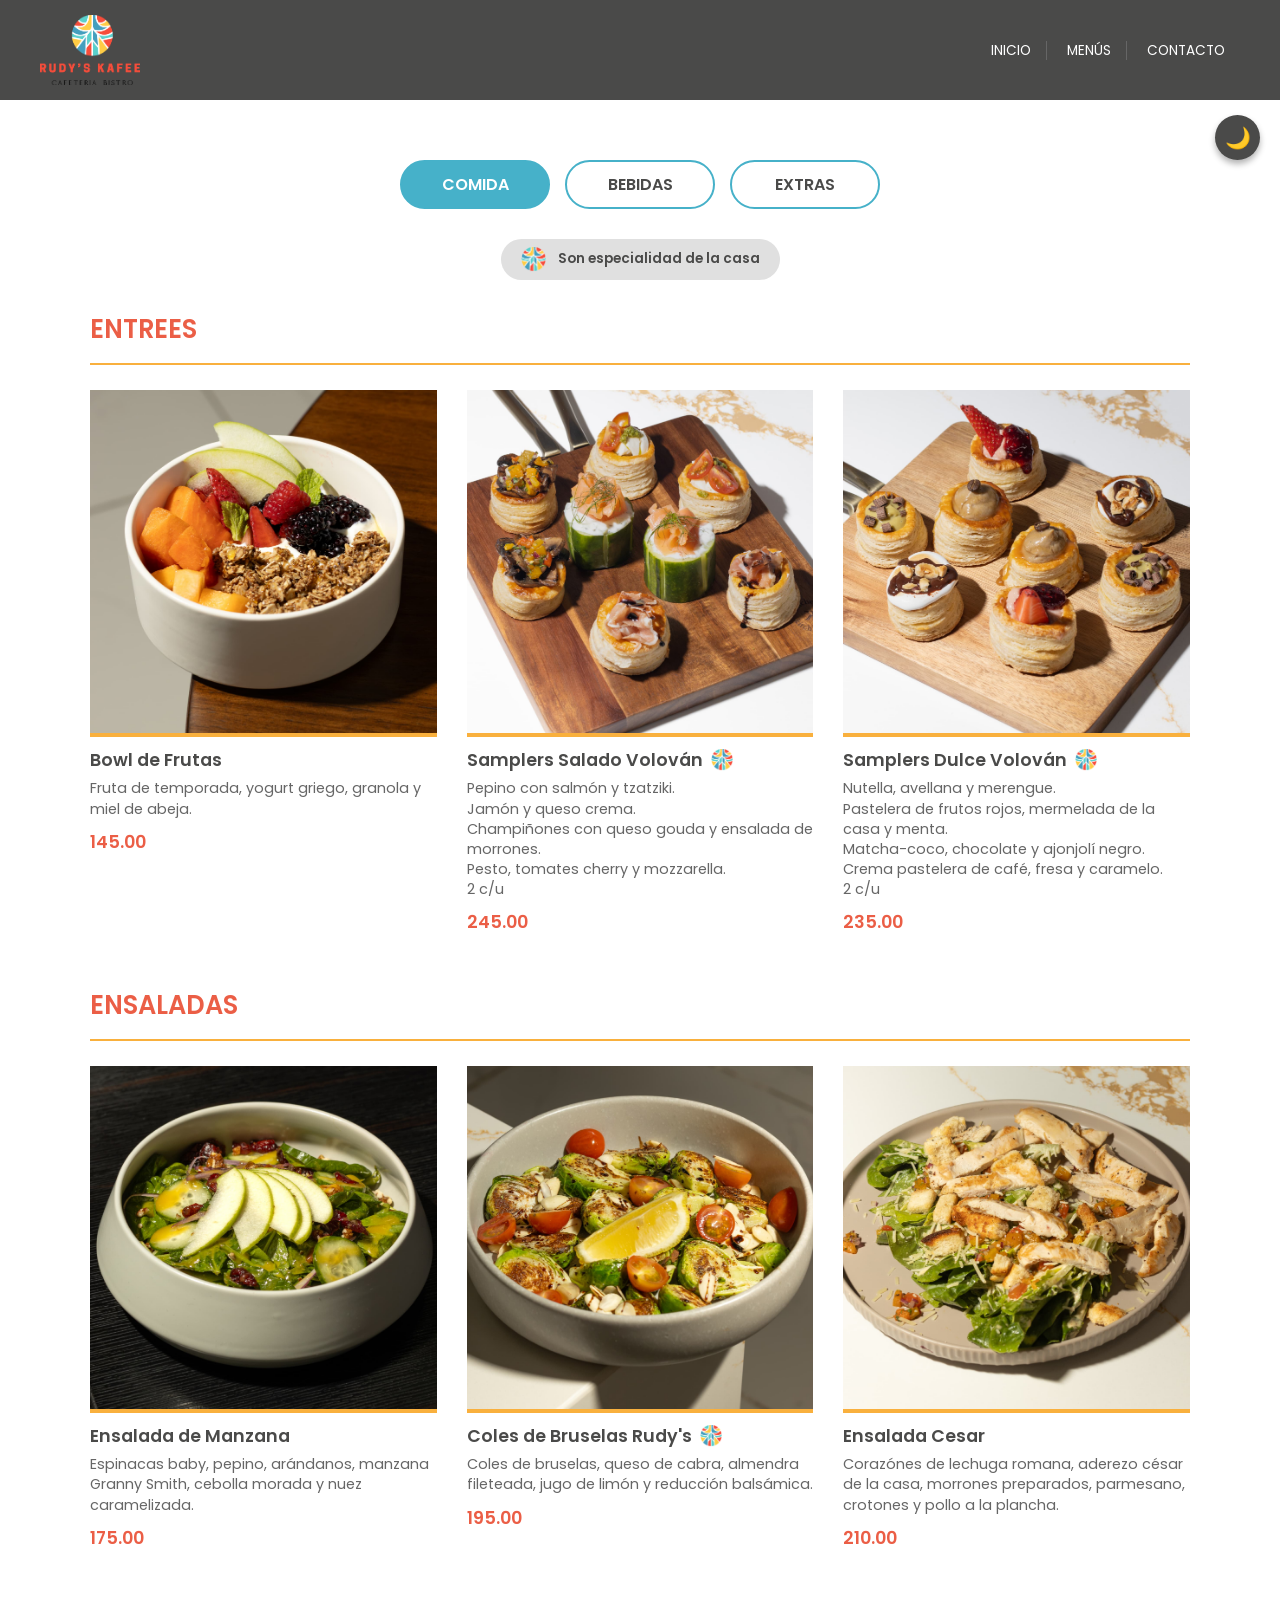
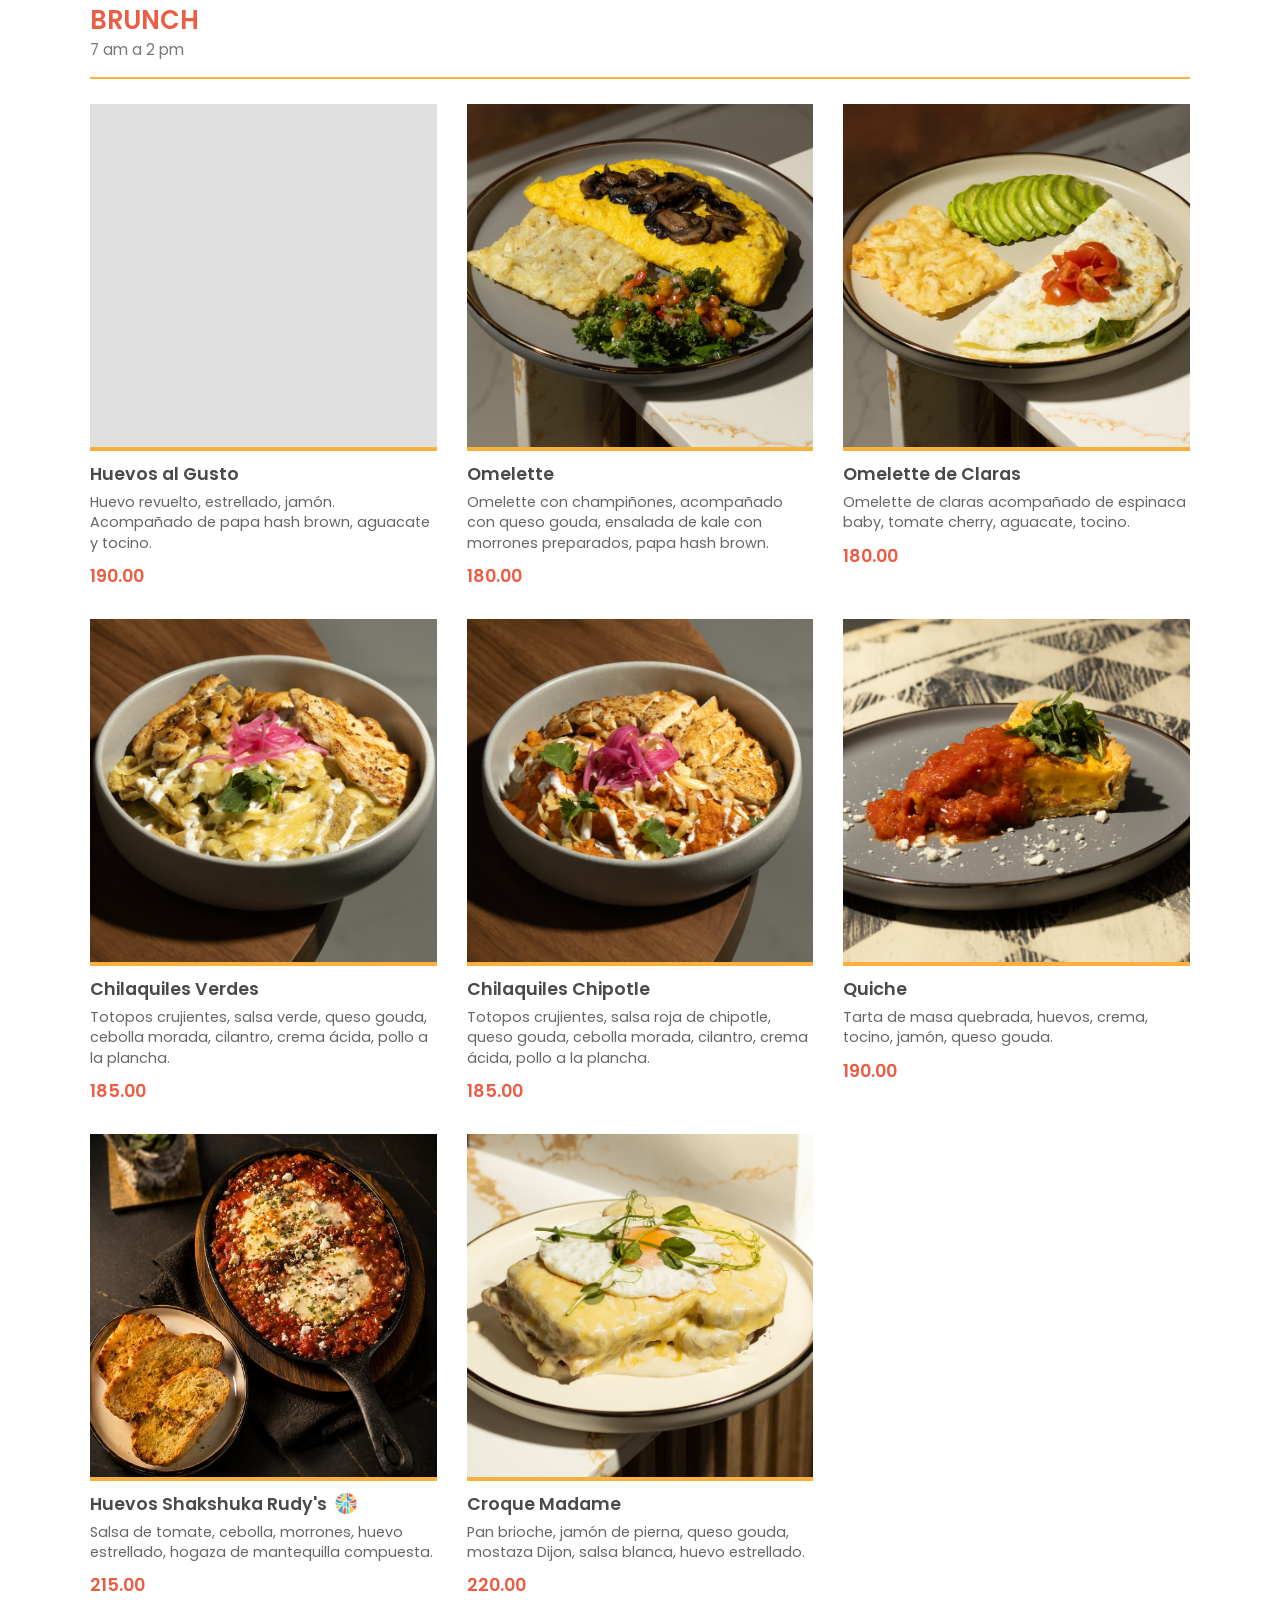
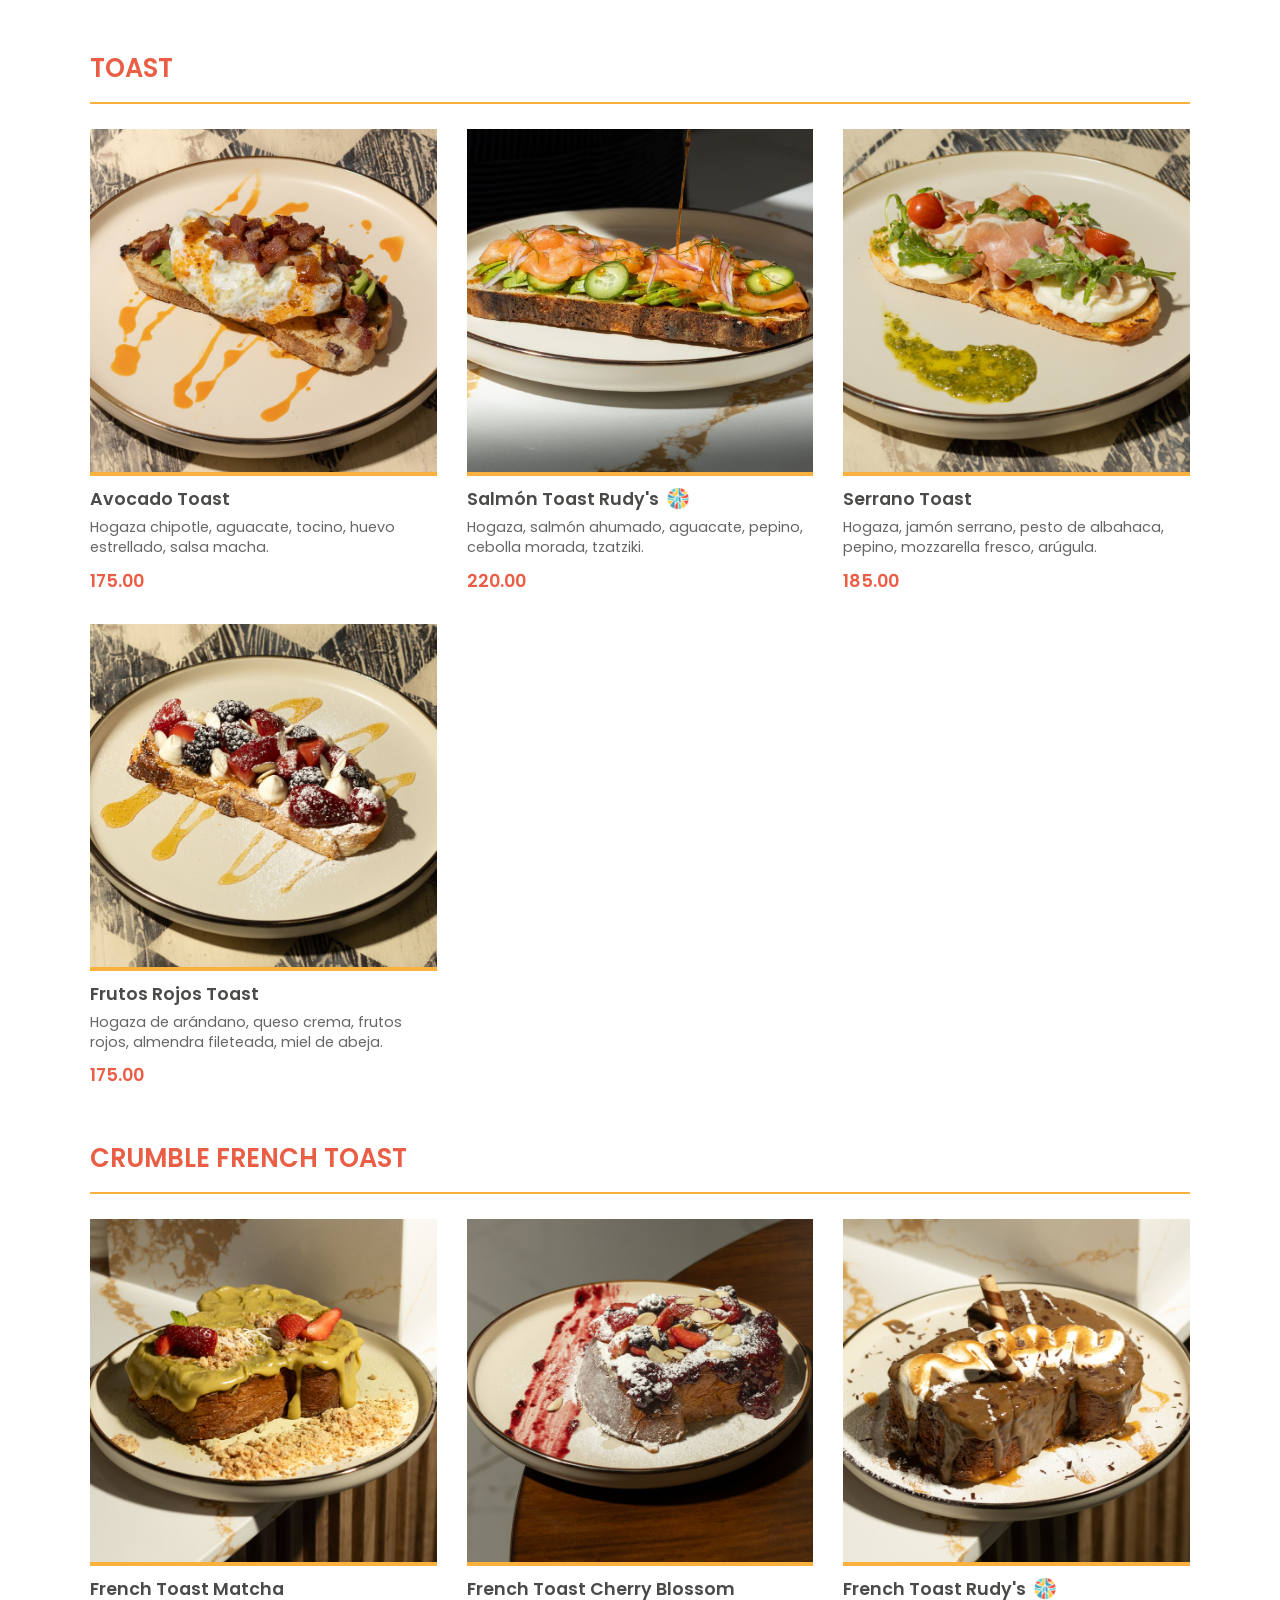
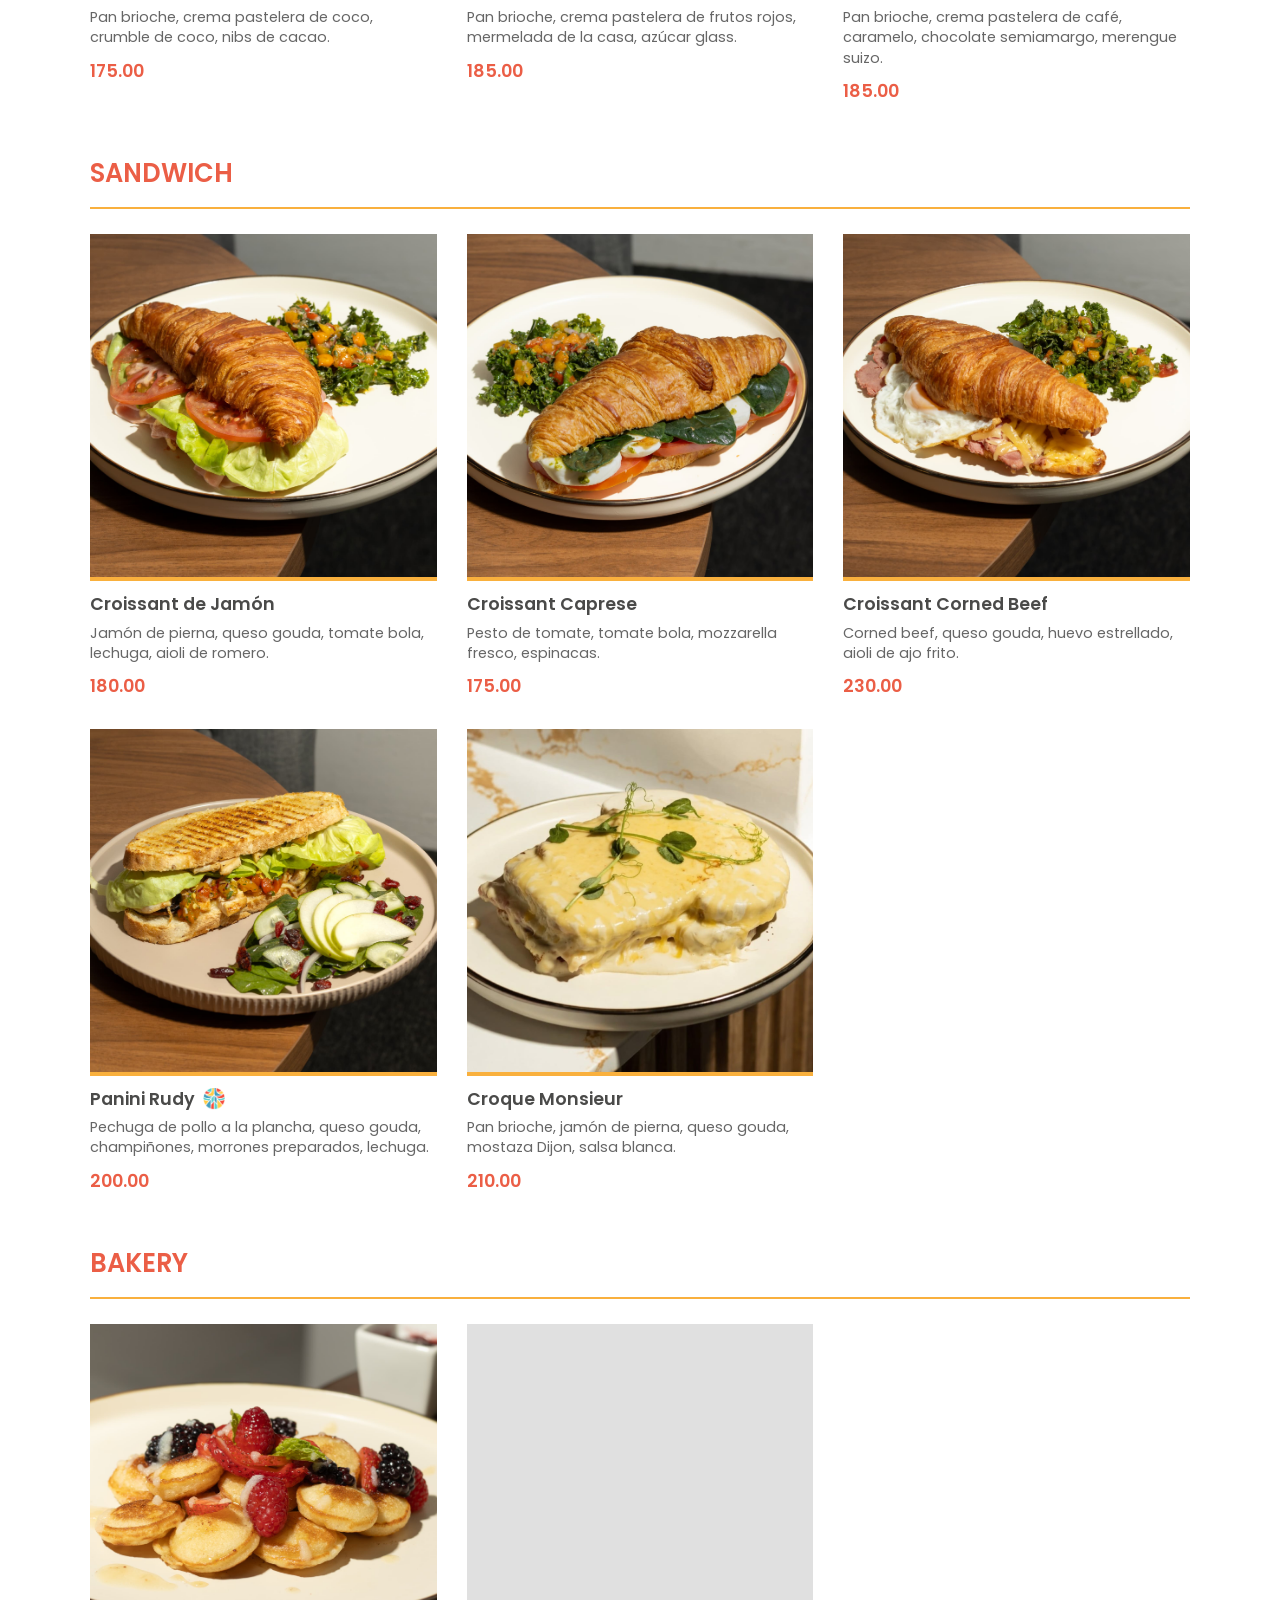
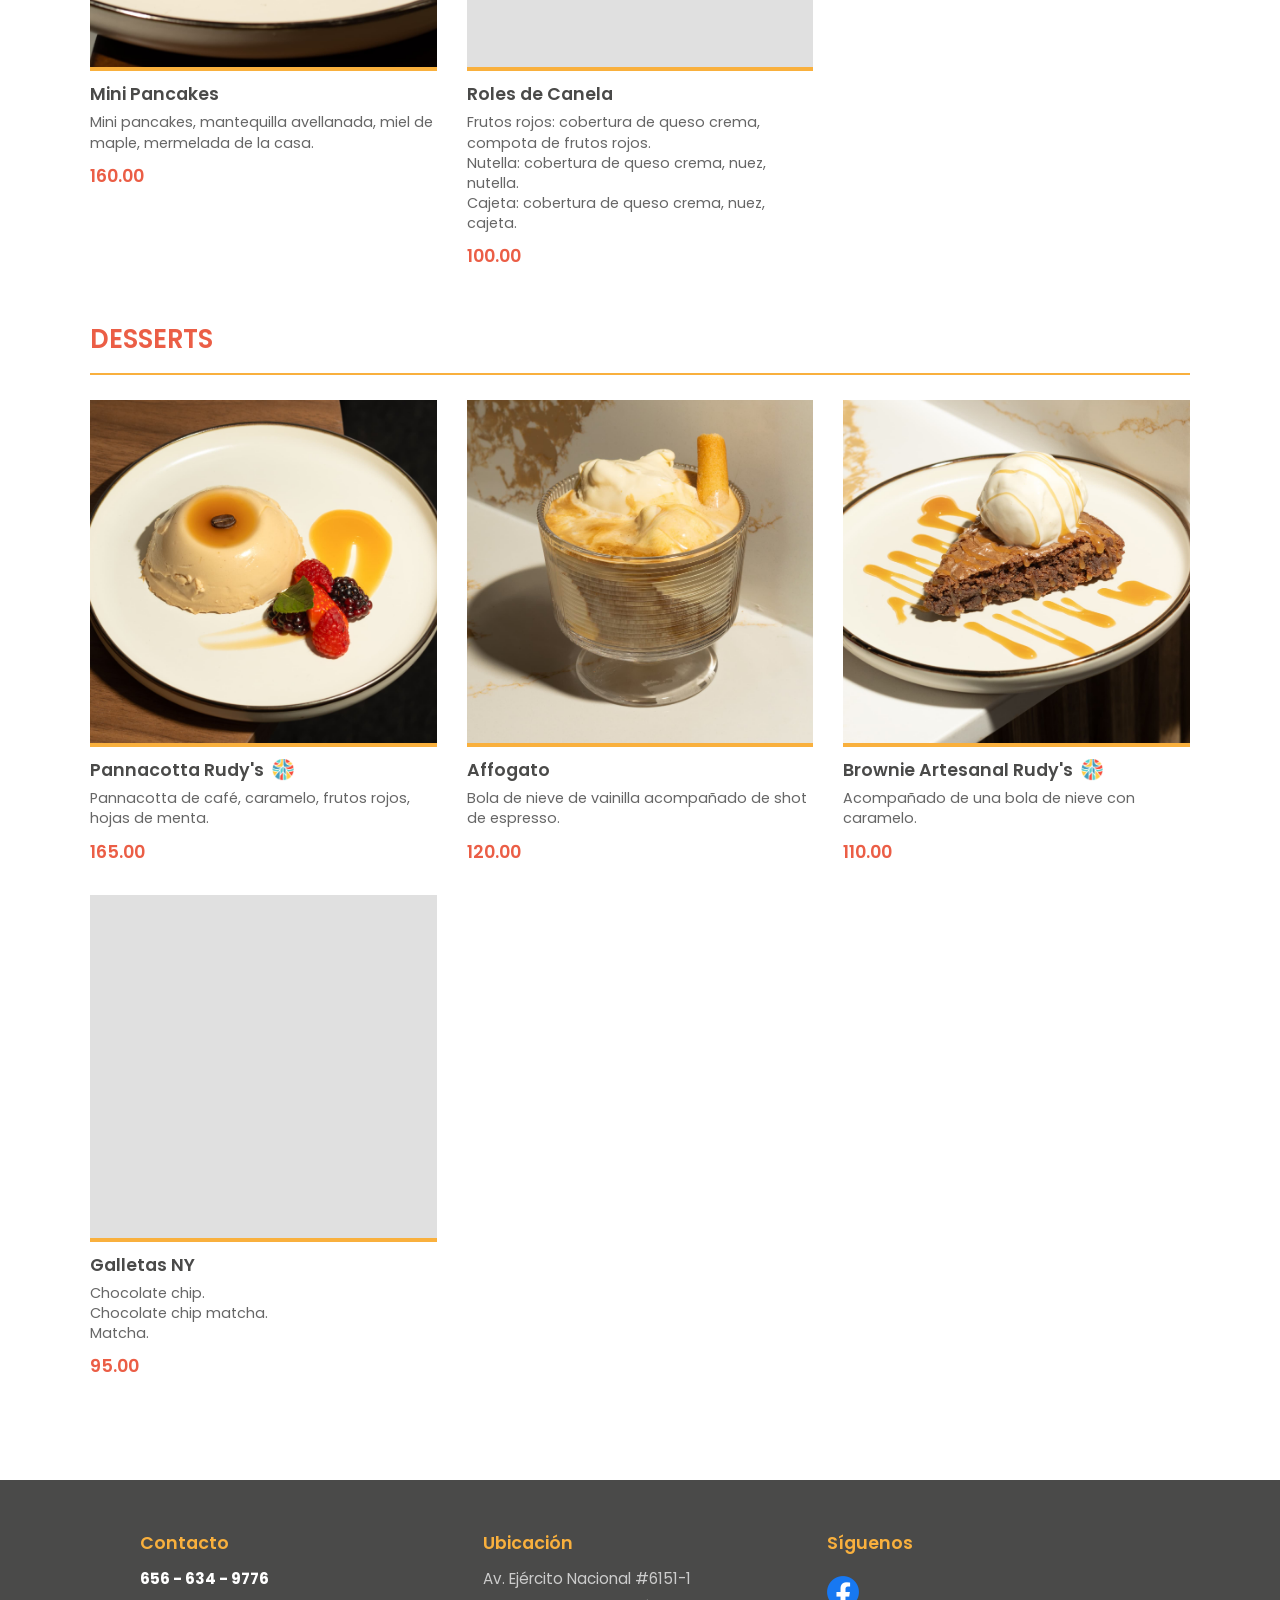
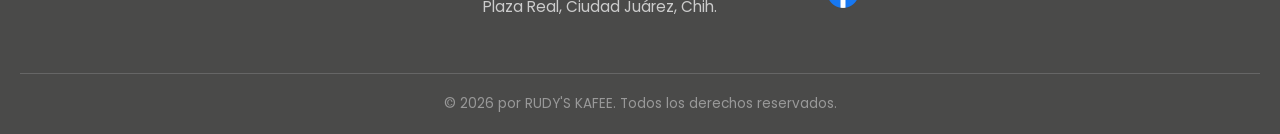
==== index.html @ a7ce0d30 "Add files via upload" ====
<!DOCTYPE html>
<html lang="es">
<head>
    <meta charset="UTF-8">
    <meta name="viewport" content="width=device-width, initial-scale=1.0">
    <title>Rudy's Kafee | Menú Digital</title>
    <link rel="stylesheet" href="style.css?v=13">
    <link href="https://fonts.googleapis.com/css2?family=Poppins:wght@300;400;600;700&display=swap" rel="stylesheet">
</head>
<body>

    <button id="themeToggle" class="theme-toggle" aria-label="Cambiar modo oscuro">🌙</button>

    <header class="header">
        <div class="nav-content">
            <div class="logo-area">
                <img src="LogoPNG.png" alt="Rudy's Kafee" class="logo-imagen">
            </div>

            <button class="menu-toggle" id="menuToggle">
                <span></span>
                <span></span>
                <span></span>
            </button>
            <nav class="main-nav" id="mainNav">
                <ul>
                    <li><a href="index.html">Inicio</a></li>
                    <li><a href="index.html">Menús</a></li>
                    <li><a href="contacto.html">Contacto</a></li>
                </ul>
            </nav>
        </div>
    </header>

    <main class="main-content">
        <div class="content-container">

            <div class="tabs-container">
                <button class="tab-btn active" onclick="openTab(event, 'comida')">COMIDA</button>
                <button class="tab-btn" onclick="openTab(event, 'bebidas')">BEBIDAS</button>
                <button class="tab-btn" onclick="openTab(event, 'extras')">EXTRAS</button>
            </div>
            
            <div id="comida" class="tab-content active">

            <div style="display: flex; align-items: center; justify-content: center; gap: 12px; background-color: var(--color-caja); padding: 8px 20px; border-radius: 25px; max-width: fit-content; margin: 0 auto 30px auto; transition: background-color 0.4s ease;">
                <img src="LogoSinTexto.png" alt="Especialidad Rudy's" style="width: 25px; height: 25px; object-fit: contain;">
                <span style="font-size: 0.85rem; color: var(--color-carbon); font-weight: 600; transition: color 0.4s ease;">
                    Son especialidad de la casa
                </span>
            </div>

            <h2 class="section-title">ENTREES</h2>
            <hr class="divider">
                <div class="menu-grid">
                    <div class="menu-item">
                        <div class="item-image-wrapper"><img src="entrees/BowlFrutas.jpeg" alt="Bowl de Frutas"></div>
                        <div class="item-text-wrapper"><h3 class="item-name">Bowl de Frutas</h3><p class="item-desc">Fruta de temporada, yogurt griego, granola y miel de abeja.</p><span class="item-price">145.00</span></div>
                    </div>
                   <div class="menu-item">
                        <div class="item-image-wrapper"><img src="entrees/Rollitos.jpeg" alt="Samplers Salé Volován"></div> 
                        <div class="item-text-wrapper">
                            <h3 class="item-name" style="display: flex; align-items: center; gap: 8px;">
                                Samplers Salado Volován
                                <img src="LogoSinTexto.png" alt="Especialidad" style="width: 22px; height: 22px; object-fit: contain;" title="Especialidad de la casa">
                            </h3>
                            <p class="item-desc">Pepino con salmón y tzatziki. <br> Jamón y queso crema. <br> Champiñones con queso gouda y ensalada de morrones. <br> Pesto, tomates cherry y mozzarella. <br> 2 c/u </p>
                            <span class="item-price">245.00</span>
                        </div>
                    </div>
                    
                    <div class="menu-item">
                        <div class="item-image-wrapper"><img src="entrees/RollitoDulce.jpeg" alt="Samplers Sucré Volován"></div>
                        <div class="item-text-wrapper">
                            <h3 class="item-name" style="display: flex; align-items: center; gap: 8px;">
                                Samplers Dulce Volován
                                <img src="LogoSinTexto.png" alt="Especialidad" style="width: 22px; height: 22px; object-fit: contain;" title="Especialidad de la casa">
                            </h3>
                            <p class="item-desc">Nutella, avellana y merengue. <br> Pastelera de frutos rojos, mermelada de la casa y menta. <br> Matcha-coco, chocolate y ajonjolí negro. <br> Crema pastelera de café, fresa y caramelo.<br> 2 c/u </p>
                            <span class="item-price">235.00</span>
                        </div>
                    </div>
                </div>
                
                <div class="category-spacing"></div>

                <h2 class="section-title">ENSALADAS</h2>
                <hr class="divider">
                <div class="menu-grid">
                    <div class="menu-item">
                        <div class="item-image-wrapper"><img src="ensaladas/EnsaladaManzana.jpeg" alt="Ensalada de Manzana"></div>
                        <div class="item-text-wrapper"><h3 class="item-name">Ensalada de Manzana</h3><p class="item-desc">Espinacas baby, pepino, arándanos, manzana Granny Smith, cebolla morada y nuez caramelizada.</p><span class="item-price">175.00</span></div>
                    </div>
                    <div class="menu-item">
                        <div class="item-image-wrapper"><img src="ensaladas/EnsaladaCol.jpeg" alt="Choux de Bruxelles"></div>
                        <div class="item-text-wrapper">
                            <h3 class="item-name" style="display: flex; align-items: center; gap: 8px;">
                                Coles de Bruselas Rudy's
                                <img src="LogoSinTexto.png" alt="Especialidad" style="width: 22px; height: 22px; object-fit: contain;" title="Especialidad de la casa">
                            </h3>
                            <p class="item-desc">Coles de bruselas, queso de cabra, almendra fileteada, jugo de limón y reducción balsámica.</p>
                            <span class="item-price">195.00</span>
                        </div>
                    </div>
                    <div class="menu-item">
                        <div class="item-image-wrapper"><img src="ensaladas/EnsaladaPollo.jpeg" alt="Ensalada Cesar"></div>
                        <div class="item-text-wrapper"><h3 class="item-name">Ensalada Cesar</h3><p class="item-desc">Corazónes de lechuga romana, aderezo césar de la casa, morrones preparados, parmesano, crotones y pollo a la plancha.</p><span class="item-price">210.00</span></div>
                    </div>
                </div>
                
                <div class="category-spacing"></div>

                <h2 class="section-title">BRUNCH</h2>
                <p style="color: #777; font-size: 0.95rem; margin-top: -5px; margin-bottom: 10px;">7 am a 2 pm</p>
                <hr class="divider">
                <div class="menu-grid">
                    <div class="menu-item">
                        <div class="item-image-wrapper">
                            <div class="mini-carrusel">
                                <img src="huevos/EstrelladoTocino.jpeg" alt="Eggs Le Gout" class="slide-0">
                                <img src="huevos/PapaRalladaTocino.jpeg" alt="Eggs Le Gout" class="slide-1">
                                <img src="huevos/RevueltoConTocino.jpeg" alt="Eggs Le Gout" class="slide-2">
                            </div>
                        </div>
                        <div class="item-text-wrapper"><h3 class="item-name">Huevos al Gusto</h3><p class="item-desc">Huevo revuelto, estrellado, jamón. <br> Acompañado de papa hash brown, aguacate y tocino.</p><span class="item-price">190.00</span></div>
                    </div>
                    <div class="menu-item">
                        <div class="item-image-wrapper"><img src="brunch/OmeletteChampinon.jpeg" alt="Omelette"></div>
                        <div class="item-text-wrapper"><h3 class="item-name">Omelette</h3><p class="item-desc">Omelette con champiñones, acompañado con queso gouda, ensalada de kale con morrones preparados, papa hash brown.</p><span class="item-price">180.00</span></div>
                    </div>
                    <div class="menu-item">
                        <div class="item-image-wrapper"><img src="brunch/OmeletteClaras.jpeg" alt="Omelette Claras"></div>
                        <div class="item-text-wrapper"><h3 class="item-name">Omelette de Claras</h3><p class="item-desc">Omelette de claras acompañado de espinaca baby, tomate cherry, aguacate, tocino.</p><span class="item-price">180.00</span></div>
                    </div>
                    <div class="menu-item">
                        <div class="item-image-wrapper"><img src="brunch/ChilaquilesPollo.jpeg" alt="Chilaquiles Verts"></div>
                        <div class="item-text-wrapper"><h3 class="item-name">Chilaquiles Verdes</h3><p class="item-desc">Totopos crujientes, salsa verde, queso gouda, cebolla morada, cilantro, crema ácida, pollo a la plancha.</p><span class="item-price">185.00</span></div>
                    </div>
                    <div class="menu-item">
                        <div class="item-image-wrapper"><img src="brunch/ChilaquilesPolloRojos.jpeg" alt="Chilaquiles Rouges"></div>
                        <div class="item-text-wrapper"><h3 class="item-name">Chilaquiles Chipotle</h3><p class="item-desc">Totopos crujientes, salsa roja de chipotle, queso gouda, cebolla morada, cilantro, crema ácida, pollo a la plancha.</p><span class="item-price">185.00</span></div>
                    </div>
                    <div class="menu-item">
                        <div class="item-image-wrapper"><img src="brunch/Quiche.jpg" alt="Quiche"></div>
                        <div class="item-text-wrapper"><h3 class="item-name">Quiche</h3><p class="item-desc">Tarta de masa quebrada, huevos, crema, tocino, jamón, queso gouda.</p><span class="item-price">190.00</span></div>
                    </div>
                    <div class="menu-item">
                        <div class="item-image-wrapper"><img src="brunch/HuevosShak.jpeg" alt="Huevos Rudys"></div>
                        <div class="item-text-wrapper"><h3 class="item-name" style="display: flex; align-items: center; gap: 8px;">Huevos Shakshuka Rudy's <img src="LogoSinTexto.png" alt="Especialidad" style="width: 22px; height: 22px; object-fit: contain;" title="Especialidad de la casa"></h3><p class="item-desc">Salsa de tomate, cebolla, morrones, huevo estrellado, hogaza de mantequilla compuesta.</p><span class="item-price">215.00</span></div>
                    </div>
                    <div class="menu-item">
                        <div class="item-image-wrapper"><img src="brunch/PanHuevo.jpeg" alt="Croque Madame"></div>
                        <div class="item-text-wrapper"><h3 class="item-name">Croque Madame</h3><p class="item-desc">Pan brioche, jamón de pierna, queso gouda, mostaza Dijon, salsa blanca, huevo estrellado.</p><span class="item-price">220.00</span></div>
                    </div>
                    
                </div>
                
                <div class="category-spacing"></div>

                <h2 class="section-title">TOAST</h2>
                <hr class="divider">
                <div class="menu-grid">
                    <div class="menu-item">
                        <div class="item-image-wrapper"><img src="toast/ToastHuevo.jpeg" alt="Avocat Toast"></div>
                        <div class="item-text-wrapper"><h3 class="item-name">Avocado Toast</h3><p class="item-desc">Hogaza chipotle, aguacate, tocino, huevo estrellado, salsa macha.</p><span class="item-price">175.00</span></div>
                    </div>
                    <div class="menu-item">
                        <div class="item-image-wrapper"><img src="toast/SaumonToast.jpg" alt="Saumon Toast"></div>
                        <div class="item-text-wrapper"><h3 class="item-name" style="display: flex; align-items: center; gap: 8px;">Salmón Toast Rudy's <img src="LogoSinTexto.png" alt="Especialidad" style="width: 22px; height: 22px; object-fit: contain;" title="Especialidad de la casa"></h3><p class="item-desc">Hogaza, salmón ahumado, aguacate, pepino, cebolla morada, tzatziki.</p><span class="item-price">220.00</span></div>
                    </div>
                    <div class="menu-item">
                        <div class="item-image-wrapper"><img src="toast/ToastSerrano.jpeg" alt="Serrano Toast"></div>
                        <div class="item-text-wrapper"><h3 class="item-name">Serrano Toast</h3><p class="item-desc">Hogaza, jamón serrano, pesto de albahaca, pepino, mozzarella fresco, arúgula.</p><span class="item-price">185.00</span></div>
                    </div>
                    <div class="menu-item">
                        <div class="item-image-wrapper"><img src="french/ToastRojos.jpeg" alt="Fruits Rouges Toast"></div>
                        <div class="item-text-wrapper"><h3 class="item-name">Frutos Rojos Toast</h3><p class="item-desc">Hogaza de arándano, queso crema, frutos rojos, almendra fileteada, miel de abeja.</p><span class="item-price">175.00</span></div>
                    </div>
                </div>
                
                <div class="category-spacing"></div>

                <h2 class="section-title">CRUMBLE FRENCH TOAST</h2>
                <hr class="divider">
                <div class="menu-grid">
                    <div class="menu-item">
                        <div class="item-image-wrapper"><img src="french/FrenchMatcha.jpeg" alt="French Toast Matcha"></div>
                        <div class="item-text-wrapper"><h3 class="item-name">French Toast Matcha</h3><p class="item-desc">Pan brioche, crema pastelera de coco, crumble de coco, nibs de cacao.</p><span class="item-price">175.00</span></div>
                    </div>
                    <div class="menu-item">
                        <div class="item-image-wrapper"><img src="french/FrenchCherry.jpeg" alt="French Toast Cherry Blossom"></div>
                        <div class="item-text-wrapper"><h3 class="item-name">French Toast Cherry Blossom</h3><p class="item-desc">Pan brioche, crema pastelera de frutos rojos, mermelada de la casa, azúcar glass.</p><span class="item-price">185.00</span></div>
                    </div>
                    <div class="menu-item">
                        <div class="item-image-wrapper"><img src="french/FrenchRudys.jpeg" alt="French Toast Rudy's"></div>
                        <div class="item-text-wrapper"><h3 class="item-name" style="display: flex; align-items: center; gap: 8px;">French Toast Rudy's <img src="LogoSinTexto.png" alt="Especialidad" style="width: 22px; height: 22px; object-fit: contain;" title="Especialidad de la casa"></h3><p class="item-desc">Pan brioche, crema pastelera de café, caramelo, chocolate semiamargo, merengue suizo.</p><span class="item-price">185.00</span></div>
                    </div>
                </div>
                
                <div class="category-spacing"></div>

                <h2 class="section-title">SANDWICH</h2>
                <hr class="divider">
                <div class="menu-grid">
                    <div class="menu-item">
                        <div class="item-image-wrapper"><img src="sandwich/CuernitoJamon.jpeg" alt="Croissant de Jamon"></div>
                        <div class="item-text-wrapper"><h3 class="item-name">Croissant de Jamón</h3><p class="item-desc">Jamón de pierna, queso gouda, tomate bola, lechuga, aioli de romero.</p><span class="item-price">180.00</span></div>
                    </div>
                    <div class="menu-item">
                        <div class="item-image-wrapper"><img src="sandwich/CuernitoEspinaca.jpeg" alt="Croissant Campresse"></div>
                        <div class="item-text-wrapper"><h3 class="item-name">Croissant Caprese</h3><p class="item-desc">Pesto de tomate, tomate bola, mozzarella fresco, espinacas.</p><span class="item-price">175.00</span></div>
                    </div>
                    <div class="menu-item">
                        <div class="item-image-wrapper"><img src="sandwich/CuernitoHuevoEstrellado.jpeg" alt="Croissant Corned Beef"></div>
                        <div class="item-text-wrapper"><h3 class="item-name">Croissant Corned Beef</h3><p class="item-desc">Corned beef, queso gouda, huevo estrellado, aioli de ajo frito.</p><span class="item-price">230.00</span></div>
                    </div>
                    <div class="menu-item">
                        <div class="item-image-wrapper"><img src="sandwich/SandwichPollo.jpeg" alt="Panini Rudy"></div>
                        <div class="item-text-wrapper"><h3 class="item-name" style="display: flex; align-items: center; gap: 8px;">Panini Rudy <img src="LogoSinTexto.png" alt="Especialidad" style="width: 22px; height: 22px; object-fit: contain;" title="Especialidad de la casa"></h3><p class="item-desc">Pechuga de pollo a la plancha, queso gouda, champiñones, morrones preparados, lechuga.</p><span class="item-price">200.00</span></div>
                    </div>
                     <div class="menu-item">
                        <div class="item-image-wrapper"><img src="sandwich/CroqueMonsieur.jpeg" alt="Croque Monsieur"></div>
                        <div class="item-text-wrapper"><h3 class="item-name">Croque Monsieur</h3><p class="item-desc">Pan brioche, jamón de pierna, queso gouda, mostaza Dijon, salsa blanca.</p><span class="item-price">210.00</span></div>
                    </div>
                </div>
                
                <div class="category-spacing"></div>

                <h2 class="section-title">BAKERY</h2>
                <hr class="divider">
                <div class="menu-grid">
                    <div class="menu-item">
                        <div class="item-image-wrapper"><img src="pan/MiniPancakes.jpeg" alt="Pancakes Rudy's"></div>
                        <div class="item-text-wrapper"><h3 class="item-name">Mini Pancakes</h3><p class="item-desc">Mini pancakes, mantequilla avellanada, miel de maple, mermelada de la casa.</p><span class="item-price">160.00</span></div>
                    </div>
                    <div class="menu-item">
                        <div class="item-image-wrapper">
                            <div class="mini-carrusel">
                                <img src="roles/RolCajeta.jpeg" alt="Roles de Canela" class="slide-0">
                                <img src="roles/RolRojos.jpeg" alt="Roles de Canela" class="slide-1">
                                <img src="roles/RolNutella.jpeg" alt="Roles de Canela" class="slide-2">
                            </div>
                        </div>
                        <div class="item-text-wrapper"><h3 class="item-name">Roles de Canela</h3><p class="item-desc">Frutos rojos: cobertura de queso crema, compota de frutos rojos. <br> Nutella: cobertura de queso crema, nuez, nutella. <br> Cajeta: cobertura de queso crema, nuez, cajeta.</p><span class="item-price">100.00</span></div>
                    </div>
                </div>
                
                <div class="category-spacing"></div>

                <h2 class="section-title">DESSERTS</h2>
                <hr class="divider">
                <div class="menu-grid">
                    <div class="menu-item">
                        <div class="item-image-wrapper"><img src="postres/Pannacotta.jpeg" alt="Pannacotta"></div>
                        <div class="item-text-wrapper"><h3 class="item-name" style="display: flex; align-items: center; gap: 8px;">Pannacotta Rudy's <img src="LogoSinTexto.png" alt="Especialidad" style="width: 22px; height: 22px; object-fit: contain;" title="Especialidad de la casa"></h3><p class="item-desc">Pannacotta de café, caramelo, frutos rojos, hojas de menta.</p><span class="item-price">165.00</span></div>
                   </div>
                    <div class="menu-item">
                        <div class="item-image-wrapper"><img src="postres/Afogatto.jpeg" alt="Afogatto"></div>
                        <div class="item-text-wrapper"><h3 class="item-name">Affogato</h3><p class="item-desc">Bola de nieve de vainilla acompañado de shot de espresso.</p><span class="item-price">120.00</span></div>
                    </div>
                    <div class="menu-item">
                        <div class="item-image-wrapper"><img src="postres/Brownie.jpeg" alt="Brownie"></div>
                        <div class="item-text-wrapper"><h3 class="item-name" style="display: flex; align-items: center; gap: 8px;">Brownie Artesanal Rudy's <img src="LogoSinTexto.png" alt="Especialidad" style="width: 22px; height: 22px; object-fit: contain;" title="Especialidad de la casa"></h3><p class="item-desc">Acompañado de una bola de nieve con caramelo.</p><span class="item-price">110.00</span></div>
                    </div>
                    <div class="menu-item">
                        <div class="item-image-wrapper">
                            <div class="mini-carrusel">
                                <img src="galletas/ChocoChip.jpeg" alt="Galletas" class="slide-0">
                                <img src="galletas/ChocoMatcha.jpeg" alt="Galletas" class="slide-1">
                                <img src="galletas/GalletaMatcha.jpeg" alt="Galletas" class="slide-2">
                            </div>
                        </div>
                        <div class="item-text-wrapper"><h3 class="item-name">Galletas NY</h3><p class="item-desc">Chocolate chip. <br> Chocolate chip matcha. <br> Matcha.</p><span class="item-price">95.00</span></div>
                    </div>
                </div>

            </div> <div id="bebidas" class="tab-content">
                
                <h2 class="section-title">HOT DRINKS</h2>
                <hr class="divider">

                <div class="menu-grid">
                    <div class="menu-item">
                        <div class="item-image-wrapper"><img src="calientes/Capuchino.jpeg" alt="Capuchino"></div>
                        <div class="item-text-wrapper">
                            <h3 class="item-name">Capuchino</h3>
                            <span class="item-price" style="display: block; font-size: 0.9rem;">11 OZ: 82.00</span>
                            <span class="item-price" style="display: block; font-size: 0.9rem;">16 OZ: 93.00</span>
                        </div>
                    </div>
                    <div class="menu-item">
                        <div class="item-image-wrapper"><img src="calientes/Chocolate.jpeg" alt="Chocolate"></div>
                        <div class="item-text-wrapper">
                            <h3 class="item-name">Chocolate</h3>
                            <span class="item-price" style="display: block; font-size: 0.9rem;">11 OZ: 82.00</span>
                            <span class="item-price" style="display: block; font-size: 0.9rem;">16 OZ: 93.00</span>
                        </div>
                    </div>
                    
                    <div class="menu-item">
                        <div class="item-image-wrapper"><img src="calientes/Americano.jpeg" alt="Americano"></div>
                        <div class="item-text-wrapper">
                            <h3 class="item-name">Americano</h3>
                            <span class="item-price" style="display: block; font-size: 0.9rem;">11 OZ: 76.00</span>
                            <span class="item-price" style="display: block; font-size: 0.9rem;">16 OZ: 87.00</span>
                        </div>
                    </div>
                    <div class="menu-item">
                        <div class="item-image-wrapper"><img src="calientes/Espresso.jpeg" alt="Espresso"></div>
                        <div class="item-text-wrapper">
                            <h3 class="item-name">Espresso</h3>
                            <span class="item-price" style="display: block; font-size: 0.9rem;">75.00</span>
                            <span class="item-price" style="display: block; font-size: 0.9rem;">Acompañado de agua mineral</span>
                        </div>
                    </div>
                </div>

                <div class="category-spacing"></div>

                <h3 class="sub-section-title">Lattes</h3>
                <div class="menu-grid">
                    <div class="menu-item">
                        <div class="item-image-wrapper"><img src="calientes/Latte.jpeg" alt="Latte"></div>
                        <div class="item-text-wrapper">
                            <h3 class="item-name">Latte</h3>
                            <span class="item-price" style="display: block; font-size: 0.9rem;">11 OZ: 82.00</span>
                            <span class="item-price" style="display: block; font-size: 0.9rem;">16 OZ: 93.00</span>
                        </div>
                    <div class="menu-item">
                        <div class="item-image-wrapper"><img src="calientes/LatteVainilla.jpeg" alt="Latte Vainilla"></div>
                        <div class="item-text-wrapper">
                            <h3 class="item-name">Latte Vainilla</h3>
                            <span class="item-price" style="display: block; font-size: 0.9rem;">11 OZ: 82.00</span>
                            <span class="item-price" style="display: block; font-size: 0.9rem;">16 OZ: 93.00</span>
                        </div>
                    </div>
                    </div>
                    <div class="menu-item">
                        <div class="item-image-wrapper"><img src="calientes/LatteCaramelo.jpeg" alt="Latte Caramelo"></div>
                        <div class="item-text-wrapper">
                            <h3 class="item-name">Latte Caramelo</h3>
                            <span class="item-price" style="display: block; font-size: 0.9rem;">11 OZ: 82.00</span>
                            <span class="item-price" style="display: block; font-size: 0.9rem;">16 OZ: 93.00</span>
                        </div>
                    </div>
                    <div class="menu-item">
                        <div class="item-image-wrapper"><img src="calientes/LatteAvellana.jpeg" alt="Latte Avellana"></div>
                        <div class="item-text-wrapper">
                            <h3 class="item-name">Latte Avellana</h3>
                            <span class="item-price" style="display: block; font-size: 0.9rem;">11 OZ: 82.00</span>
                            <span class="item-price" style="display: block; font-size: 0.9rem;">16 OZ: 93.00</span>
                        </div>
                    </div>
                </div>

                <h3 class="sub-section-title">Mochas</h3>
                <div class="menu-grid">
                    <div class="menu-item">
                        <div class="item-image-wrapper"><img src="calientes/MochaOscuro.jpeg" alt="Mocha Oscuro"></div>
                        <div class="item-text-wrapper">
                            <h3 class="item-name">Mocha Oscuro</h3>
                            <span class="item-price" style="display: block; font-size: 0.9rem;">11 OZ: 82.00</span>
                            <span class="item-price" style="display: block; font-size: 0.9rem;">16 OZ: 93.00</span>
                        </div>
                    </div>
                    <div class="menu-item">
                        <div class="item-image-wrapper"><img src="calientes/MochaBlanco.jpeg" alt="Mocha Blanco"></div>
                        <div class="item-text-wrapper">
                            <h3 class="item-name">Mocha Blanco</h3>
                            <span class="item-price" style="display: block; font-size: 0.9rem;">11 OZ: 82.00</span>
                            <span class="item-price" style="display: block; font-size: 0.9rem;">16 OZ: 93.00</span>
                        </div>
                    </div>
                </div>

                <div class="category-spacing"></div>
                <h2 class="section-title">COLD DRINKS</h2>
                <hr class="divider">

                <h3 class="sub-section-title">Frappes</h3>
                <div class="menu-grid">
                    <div class="menu-item"><div class="item-image-wrapper"><img src="frias/FrappeClasico.jpeg" alt="Frappe Clasico"></div><div class="item-text-wrapper"><h3 class="item-name">Frappe Clasico</h3><span class="item-price">103.00</span></div></div>
                    <div class="menu-item"><div class="item-image-wrapper"><img src="frias/FrappeVainilla.jpeg" alt="Frappe Vainilla"></div><div class="item-text-wrapper"><h3 class="item-name">Frappe Vainilla</h3><span class="item-price">103.00</span></div></div>
                    <div class="menu-item"><div class="item-image-wrapper"><img src="frias/FrappeOreo.jpeg" alt="Frappe Oreo"></div><div class="item-text-wrapper"><h3 class="item-name">Frappe Oreo</h3><span class="item-price">103.00</span></div></div>
                    <div class="menu-item"><div class="item-image-wrapper"><img src="frias/FrappeMochaOscuro.jpeg" alt="Frappe Mocha Oscuro"></div><div class="item-text-wrapper"><h3 class="item-name">Frappe Mocha Oscuro</h3><span class="item-price">103.00</span></div></div>
                    <div class="menu-item"><div class="item-image-wrapper"><img src="frias/FrappeMochaBlanco.jpeg" alt="Frappe Mocha Blanco"></div><div class="item-text-wrapper"><h3 class="item-name">Frappe Mocha Blanco</h3><span class="item-price">103.00</span></div></div>
                    <div class="menu-item"><div class="item-image-wrapper"><img src="frias/FrappeMazapan.jpeg" alt="Frappe Mazapan"></div><div class="item-text-wrapper"><h3 class="item-name">Frappe Mazapan</h3><span class="item-price">103.00</span></div></div>
                    <div class="menu-item"><div class="item-image-wrapper"><img src="frias/FrappeCaramelo.jpeg" alt="Frappe Caramelo"></div><div class="item-text-wrapper"><h3 class="item-name">Frappe Caramelo</h3><span class="item-price">103.00</span></div></div>
                    <div class="menu-item"><div class="item-image-wrapper"><img src="frias/FrappeAvellana.jpeg" alt="Frappe Avellana"></div><div class="item-text-wrapper"><h3 class="item-name">Frappe Avellana</h3><span class="item-price">103.00</span></div></div>
                </div>

               <h3 class="sub-section-title">Lattes</h3>
                <div class="menu-grid">
                    <div class="menu-item">
                        <div class="item-image-wrapper"><img src="frias/LatteClasico.jpeg" alt="Latte Frio Regular"></div>
                        <div class="item-text-wrapper"><h3 class="item-name">Latte Frio Regular</h3><span class="item-price">82.00</span></div>
                    </div>
                    <div class="menu-item">
                        <div class="item-image-wrapper"><img src="frias/LatteFrioVainilla.jpeg" alt="Latte Frio Vainilla"></div>
                        <div class="item-text-wrapper"><h3 class="item-name">Latte Frio Vainilla</h3><span class="item-price">87.00</span></div>
                    </div>
                    <div class="menu-item">
                        <div class="item-image-wrapper"><img src="frias/LatteFrioAvellana.jpeg" alt="Latte Frio Avellana"></div>
                        <div class="item-text-wrapper"><h3 class="item-name">Latte Frio Avellana</h3><span class="item-price">87.00</span></div>
                    </div>
                    <div class="menu-item">
                        <div class="item-image-wrapper"><img src="frias/LatteCaramelo.jpeg" alt="Latte Frio Caramelo"></div>
                        <div class="item-text-wrapper"><h3 class="item-name">Latte Frio Caramelo</h3><span class="item-price">87.00</span></div>
                    </div>
                    <div class="menu-item">
                        <div class="item-image-wrapper"><img src="frias/LatteBlanco.jpeg" alt="Latte Frio Mocha Blanco"></div>
                        <div class="item-text-wrapper"><h3 class="item-name">Latte Frio Mocha Blanco</h3><span class="item-price">87.00</span></div>
                    </div>
                    <div class="menu-item">
                        <div class="item-image-wrapper"><img src="frias/LatteOscuro.jpeg" alt="Latte Frio Mocha Oscuro"></div>
                        <div class="item-text-wrapper"><h3 class="item-name">Latte Frio Mocha Oscuro</h3><span class="item-price">87.00</span></div>
                    </div>
                </div>

               <div class="category-spacing"></div>
                <h2 class="section-title">NON-COFFEE</h2>
                <hr class="divider">

                <div class="menu-grid">
                    <div class="menu-item">
                        <div class="item-image-wrapper"><img src="frias/FresaMora.jpeg" alt="Refresher Berry Garden"></div>
                        <div class="item-text-wrapper"><h3 class="item-name">Refresher Berry Garden</h3><span class="item-price">87.00</span></div>
                    </div>
                    <div class="menu-item">
                        <div class="item-image-wrapper"><img src="frias/CerezaMora.jpeg" alt="Refresher Cherry Blackberry"></div>
                        <div class="item-text-wrapper"><h3 class="item-name">Refresher Cherry Blackberry</h3><span class="item-price">87.00</span></div>
                    </div>
                    <div class="menu-item">
                        <div class="item-image-wrapper"><img src="frias/Mango.jpeg" alt="Refresher Mango Peach"></div>
                        <div class="item-text-wrapper"><h3 class="item-name">Refresher Mango Peach</h3><span class="item-price">87.00</span></div>
                    </div>
                    <div class="menu-item">
                        <div class="item-image-wrapper"><img src="frias/LimonadaFresa.jpeg" alt="Limonada Mineral de Fresa"></div>
                        <div class="item-text-wrapper"><h3 class="item-name">Limonada Mineral de Fresa</h3><span class="item-price">82.00</span></div>
                    </div>
                    <div class="menu-item">
                        <div class="item-image-wrapper"><img src="frias/Naranjada.jpeg" alt="Jugo de Naranja"></div>
                        <div class="item-text-wrapper"><h3 class="item-name">Jugo de Naranja</h3><span class="item-price">97.00</span></div>
                    </div>
                    <div class="menu-item">
                        <div class="item-image-wrapper"><img src="frias/CocaCola.jpeg" alt="CocaCola"></div>
                        <div class="item-text-wrapper"><h3 class="item-name">Coca Cola 235 ml</h3><span class="item-price">49.00</span></div>
                    </div>
                 </div>

                 <div class="category-spacing"></div>

                <h3 class="sub-section-title">Tizanas</h3>
                <div class="menu-grid">
                    <div class="menu-item">
                        <div class="item-image-wrapper"><img src="calientes/Fresa-Kiwi.jpeg" alt="Tizana Fresa Kiwi"></div>
                        <div class="item-text-wrapper"><h3 class="item-name">Tizana Fresa Kiwi</h3><span class="item-price">89.00</span></div>
                    </div>
                    <div class="menu-item">
                        <div class="item-image-wrapper"><img src="calientes/CocoArandano.jpeg" alt="Tizana Coco Arandano"></div>
                        <div class="item-text-wrapper"><h3 class="item-name">Tizana Coco Arandano</h3><span class="item-price">89.00</span></div>
                    </div>
                    <div class="menu-item">
                        <div class="item-image-wrapper"><img src="calientes/FrutosBosque.jpeg" alt="Tizana Frutos del Bosque"></div>
                        <div class="item-text-wrapper"><h3 class="item-name">Tizana Frutos del Bosque</h3><span class="item-price">89.00</span></div>
                    </div>
                    
                    <div class="menu-item">
                        <div class="item-image-wrapper"><img src="frias/FresaKiwiFria.jpeg" alt="Tizana Fresa Kiwi Fria"></div>
                        <div class="item-text-wrapper"><h3 class="item-name">Tizana Fresa Kiwi Fria</h3><span class="item-price">89.00</span></div>
                    </div>
                    <div class="menu-item">
                        <div class="item-image-wrapper"><img src="frias/CocoArandanoFria.jpeg" alt="Tizana Coco Arandano Fria"></div>
                        <div class="item-text-wrapper"><h3 class="item-name">Tizana Coco Arandano Fria</h3><span class="item-price">89.00</span></div>
                    </div>
                    <div class="menu-item">
                        <div class="item-image-wrapper"><img src="frias/FrutosBosqueFria.jpeg" alt="Tizana Frutos del Bosque Fria"></div>
                        <div class="item-text-wrapper"><h3 class="item-name">Tizana Frutos del Bosque Fria</h3><span class="item-price">89.00</span></div>
                    </div>
                </div>

                 <div class="category-spacing"></div>
                <h2 class="section-title">AGUAS</h2>
                <hr class="divider">

                <div class="menu-grid">
                <div class="menu-item">
                        <div class="item-image-wrapper"><img src="frias/Saratoga.jpg" alt="Saratoga"></div>
                        <div class="item-text-wrapper"><h3 class="item-name">Agua Saratoga 828 ml</h3><span class="item-price">99.00</span></div>
                    </div>
                    <div class="menu-item">
                        <div class="item-image-wrapper"><img src="frias/SaratogaMineral.jpg" alt="Saratoga"></div>
                        <div class="item-text-wrapper"><h3 class="item-name">Agua Saratoga Carbonatada 828 ml</h3><span class="item-price">99.00</span></div>
                    </div>
                    <div class="menu-item">
                        <div class="item-image-wrapper"><img src="frias/SaratogaChica.jpg" alt="Saratoga"></div>
                        <div class="item-text-wrapper"><h3 class="item-name">Agua Saratoga 355 ml</h3><span class="item-price">58.00</span></div>
                    </div>
                    <div class="menu-item">
                        <div class="item-image-wrapper"><img src="frias/Evian.jpg" alt="Evian"></div>
                        <div class="item-text-wrapper"><h3 class="item-name">Agua Evian 330 ml</h3><span class="item-price">58.00</span></div>
                    </div>                    
                </div>

               </div> <div id="extras" class="tab-content">
                <h2 class="section-title">EXTRAS</h2>
                <hr class="divider">

                <div class="extras-container">
                    <h3 class="sub-section-title">Para tus Platillos</h3>
                    
                    <div class="extra-item">
                        <span class="extra-name">Huevo</span>
                        <span class="extra-price">15.00</span>
                    </div>
                    <div class="extra-item">
                        <span class="extra-name">Aguacate</span>
                        <span class="extra-price">25.00</span>
                    </div>
                    <div class="extra-item">
                        <span class="extra-name">Tocino</span>
                        <span class="extra-price">35.00</span>
                    </div>
                    <div class="extra-item">
                        <span class="extra-name">Pollo</span>
                        <span class="extra-price">45.00</span>
                    </div>

                    <div class="category-spacing"></div>

                    <h3 class="sub-section-title">Para tus Bebidas / Postres</h3>
                     <div class="extra-item">
                        <span class="extra-name">Leche Extra</span>
                        <span class="extra-price">12.00</span>
                    </div>
                    <div class="extra-item">
                        <span class="extra-name">Leche de Almendra</span>
                        <span class="extra-price">18.00</span>
                    </div>
                    <div class="extra-item">
                        <span class="extra-name">Leche de Soya</span>
                        <span class="extra-price">18.00</span>
                    </div>
                    <div class="extra-item">
                        <span class="extra-name">Crema Batida</span>
                        <span class="extra-price">12.00</span>
                    </div>
                    
                    <div class="extra-item">
                        <span class="extra-name">Bola de Helado</span>
                        <span class="extra-price">30.00</span>
                    </div>
                    <div class="extra-item">
                        <span class="extra-name">Shot Espresso</span>
                        <span class="extra-price">25.00</span>
                    </div>
                </div>
            </div>
    </main>

    <footer class="footer">
        <div class="footer-container">
            
            <div class="footer-column">
                <h4 class="footer-title">Contacto</h4>
                <p class="footer-text" style="font-weight: bold; color: #fff;">656 - 634 - 9776</p>
            </div>

            <div class="footer-column">
                <h4 class="footer-title">Ubicación</h4>
                <p class="footer-text">Av. Ejército Nacional #6151-1</p>
                <p class="footer-text">Plaza Real, Ciudad Juárez, Chih.</p>
            </div>

            <div class="footer-column">
                <h4 class="footer-title">Síguenos</h4>
                <div class="footer-socials">
                    <a href="https://www.facebook.com/profile.php?id=100089935731811" target="_blank">
                        <img src="LogoFB.png" alt="Facebook">
                    </a>
                </div>
            </div>

        </div>

        <div class="footer-bottom">
            <p>&copy; 2026 por RUDY'S KAFEE. Todos los derechos reservados.</p>
        </div>
    </footer>

    <script>
        // Menu de hamburguesa para celular
        const menuToggle = document.getElementById('menuToggle');
        const mainNav = document.getElementById('mainNav');

        menuToggle.addEventListener('click', () => {
            mainNav.classList.toggle('active');
        });

        // Pestanas del menu y tema de las bebidas
        function openTab(evt, tabName) {
            let tabContents = document.getElementsByClassName("tab-content");
            for (let i = 0; i < tabContents.length; i++) {
                tabContents[i].classList.remove("active");
            }

            let tabBtns = document.getElementsByClassName("tab-btn");
            for (let i = 0; i < tabBtns.length; i++) {
                tabBtns[i].classList.remove("active");
            }

            document.getElementById(tabName).classList.add("active");
            evt.currentTarget.classList.add("active");

            // --- MAGIA: CAMBIO DE TEMA VISUAL A BEBIDAS ---
            if (tabName === 'bebidas') {
                document.body.classList.add('theme-bebidas');
            } else {
                document.body.classList.remove('theme-bebidas');
            }
        }

        // Modo oscuro
        const themeToggle = document.getElementById('themeToggle');
        
        themeToggle.addEventListener('click', () => {
            // Activar y desactivar modo oscuro
            document.body.classList.toggle('dark-mode');
            
            // Iconos del modo oscuro
            if(document.body.classList.contains('dark-mode')) {
                themeToggle.innerText = '☀️';
            } else {
                themeToggle.innerText = '🌙';
            }
        });
    </script>
</body>
</html>
---- style.css ----
/* Variables de los colores */
:root {
    --color-rojo: #eb5e46;    
    --color-turquesa: #46b1c9; 
    --color-amarillo: #f9b03d; 
    --color-carbon: #4a4a49;   
    --color-fondo: #ffffff;
    --color-header: #4a4a49;   
    --color-desc: #666666;     
    --color-caja: #e0e0e0;     
    --font-main: 'Poppins', sans-serif;
}

/* Variables tema de las bebidas */
body.theme-bebidas {
    --color-rojo: #5c4033;     
    --color-turquesa: #7b9e87; 
    --color-amarillo: #d4a373; 
}

/* Tema oscuro */
body.dark-mode {
    --color-fondo: #242424;   
    --color-carbon: #f5f5f5;  
    --color-header: #1a1a1a;  
    --color-desc: #aaaaaa;    
    --color-caja: #333333;    
}

body.dark-mode.theme-bebidas {
    --color-rojo: #e6b981; 
}

* {
    margin: 0;
    padding: 0;
    box-sizing: border-box;
}

body {
    font-family: var(--font-main);
    background-color: var(--color-fondo);
    color: var(--color-carbon);
    line-height: 1.5;
    transition: background-color 0.4s ease, color 0.4s ease;
}

/* Header y manu */
.header {
    background-color: var(--color-header);
    padding: 15px 20px;
    position: fixed;
    top: 0;
    left: 0;
    width: 100%;
    z-index: 1000;
    transition: background-color 0.4s ease;
}

.nav-content {
    display: flex;
    justify-content: space-between; 
    align-items: center;
    max-width: 1200px;
    margin: 0 auto;
}

.logo-area {
    display: flex;
    align-items: center;
}

.logo-imagen {
    height: 70px; 
    width: auto;
    object-fit: contain;
}

/* Boton del modo oscuro */
.theme-toggle {
    position: fixed;
    top: 115px; 
    right: 20px; 
    background-color: var(--color-carbon);
    color: var(--color-fondo);
    border: none;
    border-radius: 50%;
    width: 45px;
    height: 45px;
    font-size: 1.3rem;
    cursor: pointer;
    z-index: 999;
    box-shadow: 0 4px 6px rgba(0,0,0,0.3);
    display: flex;
    align-items: center;
    justify-content: center;
    transition: transform 0.3s ease, background-color 0.4s ease, color 0.4s ease;
}

.theme-toggle:hover {
    transform: scale(1.1);
}

/* Estilo del boton de Hamburguesa */
.menu-toggle {
    display: none; 
    flex-direction: column;
    justify-content: space-between;
    width: 30px;
    height: 22px;
    background: transparent;
    border: none;
    cursor: pointer;
    padding: 0;
    z-index: 1001;
}

.menu-toggle span {
    width: 100%;
    height: 3px;
    background-color: white;
    border-radius: 2px;
    transition: all 0.3s ease;
}

/* Estilo en escritorio */
.main-nav ul {
    list-style: none;
    display: flex;
    gap: 20px;
}

.main-nav a {
    text-decoration: none;
    color: #ffffff;
    font-size: 0.85rem;
    text-transform: uppercase;
    padding-right: 15px;
    border-right: 1px solid #666;
}

.main-nav li:last-child a {
    border-right: none;
}

/* Contenido */
.main-content {
    margin-top: 120px; 
    padding: 40px 20px;
}

.content-container {
    max-width: 1100px;
    margin: 0 auto;
}

/* pestanas*/
.tabs-container {
    display: flex;
    justify-content: center;
    gap: 15px;
    margin-bottom: 30px;
}

.tab-btn {
    background-color: transparent;
    color: var(--color-carbon);
    border: 2px solid var(--color-turquesa);
    padding: 10px 30px;
    font-size: 1rem;
    font-weight: 600;
    font-family: var(--font-main);
    cursor: pointer;
    border-radius: 25px;
    transition: all 0.4s ease; 
    text-transform: uppercase;
    width: 150px;
}

.tab-btn.active {
    background-color: var(--color-turquesa);
    color: white;
}

.tab-content {
    display: none; 
    animation: fadeIn 0.4s ease-in-out;
}

.tab-content.active {
    display: block; 
}

@keyframes fadeIn {
    from { opacity: 0; transform: translateY(10px); }
    to { opacity: 1; transform: translateY(0); }
}

/* Titulos */
.section-title {
    font-size: 1.6rem;
    font-weight: 600;
    margin-top: 15px; 
    margin-bottom: 5px;
    color: var(--color-rojo); 
    transition: color 0.4s ease; 
}

.sub-section-title {
    font-size: 1.2rem;
    font-weight: 600;
    color: var(--color-carbon);
    margin-top: 25px;
    margin-bottom: 15px;
    border-left: 4px solid var(--color-amarillo);
    padding-left: 10px;
    transition: border-color 0.4s ease, color 0.4s ease; 
}

.divider {
    border: none;
    border-top: 2px solid var(--color-amarillo); 
    margin: 15px 0 25px 0;
    transition: border-color 0.4s ease; 
}

.category-spacing {
    height: 35px; 
    width: 100%;
    display: block;
}

/* Cuadros para las imagenes del menu */
.menu-grid {
    display: grid;
    grid-template-columns: repeat(2, 1fr); 
    gap: 15px;
}

@media (min-width: 768px) {
    .menu-grid { gap: 30px; }
}
@media (min-width: 1024px) {
    .menu-grid { grid-template-columns: repeat(3, 1fr); }
}

.menu-item {
    display: flex;
    flex-direction: column;
    transition: transform 0.3s ease;
}

.menu-item:hover {
    transform: translateY(-8px);
}

.item-image-wrapper {
    width: 100%;
    aspect-ratio: 1 / 1;
    overflow: hidden;
    margin-bottom: 10px;
    background-color: var(--color-caja); 
    border-bottom: 4px solid var(--color-amarillo); 
    position: relative; 
    display: flex;
    align-items: center;
    justify-content: center;
    transition: border-color 0.4s ease, background-color 0.4s ease; 
}

.item-image-wrapper > img {
    width: 100%;
    height: 100%;
    object-fit: cover;
}

.item-text-wrapper {
    text-align: left;
}

.item-name {
    font-size: 0.95rem; 
    font-weight: 600;
    color: var(--color-carbon);
    margin-bottom: 5px;
    transition: color 0.4s ease;
}

.item-desc {
    font-size: 0.75rem; 
    color: var(--color-desc);
    margin-bottom: 8px;
    line-height: 1.3;
    transition: color 0.4s ease;
}

.item-price {
    font-size: 1rem;
    font-weight: 600;
    color: var(--color-rojo); 
    transition: color 0.4s ease; 
}

@media (min-width: 768px) {
    .item-name { font-size: 1.1rem; }
    .item-desc { font-size: 0.9rem; margin-bottom: 10px; line-height: 1.4; }
    .item-price { font-size: 1.1rem; }
}

.footer {
    background-color: var(--color-header);
    color: #fff;
    text-align: center;
    padding: 30px;
    margin-top: 50px;
    font-size: 0.85rem;
    transition: background-color 0.4s ease;
}

/*Footer*/
.footer {
    background-color: var(--color-header);
    color: #fff;
    padding: 50px 20px 20px 20px; 
    margin-top: 60px;
    font-family: var(--font-main);
    transition: background-color 0.4s ease;
}

.footer-container {
    max-width: 1000px;
    margin: 0 auto;
    display: grid;
    grid-template-columns: repeat(3, 1fr); 
    gap: 30px;
    text-align: left;
}

.footer-column {
    display: flex;
    flex-direction: column;
}

.footer-title {
    color: var(--color-amarillo); 
    font-size: 1.1rem;
    margin-bottom: 12px;
    font-weight: 600;
}

.footer-text {
    font-size: 0.95rem;
    color: #cccccc; 
    margin-bottom: 6px;
    line-height: 1.4;
}

.footer-socials {
    display: flex;
    gap: 15px;
    margin-top: 8px;
}

.footer-socials img {
    width: 32px;
    height: 32px;
    object-fit: contain;
    transition: transform 0.3s ease;
}

.footer-socials img:hover {
    transform: scale(1.15); 
}

.footer-bottom {
    text-align: center;
    margin-top: 50px;
    padding-top: 20px;
    border-top: 1px solid #666; 
    font-size: 0.85rem;
    color: #999999;
}

/* Ajuste para celular */
@media (max-width: 768px) {
    .footer-container {
        grid-template-columns: 1fr; 
        text-align: center;
        gap: 25px;
    }
    .footer-socials {
        justify-content: center;
    }
}
/* Ajsutes del estilo del celular */
@media (max-width: 768px) {
    .menu-toggle { display: flex; }

    .main-nav {
        display: none; 
        position: absolute;
        top: 100%; 
        left: 0;
        width: 100%;
        background-color: var(--color-header);
        padding: 20px 0;
        box-shadow: 0 4px 6px rgba(0,0,0,0.3);
    }

    .main-nav.active { display: block; }

    .main-nav ul {
        flex-direction: column; 
        align-items: center;
        gap: 15px;
    }

    .main-nav a {
        border-right: none; 
        padding-right: 0;
        font-size: 1.1rem;
    }

    .section-title { font-size: 1.3rem; }
}

/* Animacion de transiciones de las imagenes de los platillos que tienen mas de una presentacion */
.mini-carrusel {
    position: absolute;
    top: 0;
    left: 0;
    width: 100%;
    height: 100%;
}

.mini-carrusel img {
    position: absolute;
    top: 0;
    left: 0;
    width: 100%;
    height: 100%;
    object-fit: cover;
    opacity: 0; 
    animation: desvanecer 9s infinite; 
}

.mini-carrusel .slide-0 { animation-delay: 0s; }
.mini-carrusel .slide-1 { animation-delay: 3s; }
.mini-carrusel .slide-2 { animation-delay: 6s; }

@keyframes desvanecer {
    0%   { opacity: 0; }
    10%  { opacity: 1; } 
    33%  { opacity: 1; } 
    43%  { opacity: 0; } 
    100% { opacity: 0; } 
}

.extras-container {
    max-width: 600px; 
    margin: 0 auto;
}

.extra-item {
    display: flex;
    justify-content: space-between;
    align-items: center;
    padding: 15px 15px;
    border-bottom: 2px dotted var(--color-desc);
    transition: background-color 0.3s ease, transform 0.2s ease;
    border-radius: 8px;
    margin-bottom: 5px;
}

.extra-item:hover {
    background-color: var(--color-caja);
    transform: translateX(5px); 
}

.extra-name {
    font-size: 1.1rem;
    font-weight: 600;
    color: var(--color-carbon);
    transition: color 0.4s ease;
}

.extra-price {
    font-size: 1.1rem;
    font-weight: 700;
    color: var(--color-rojo);
    transition: color 0.4s ease;
}
/* Ajuste botones para el celular */
@media (max-width: 768px) {
    .tabs-container {
        gap: 8px; 
        padding: 0 10px; 
    }
    .tab-btn {
        width: auto; 
        flex: 1; 
        padding: 8px 5px; 
        font-size: 0.8rem; 
    }
}
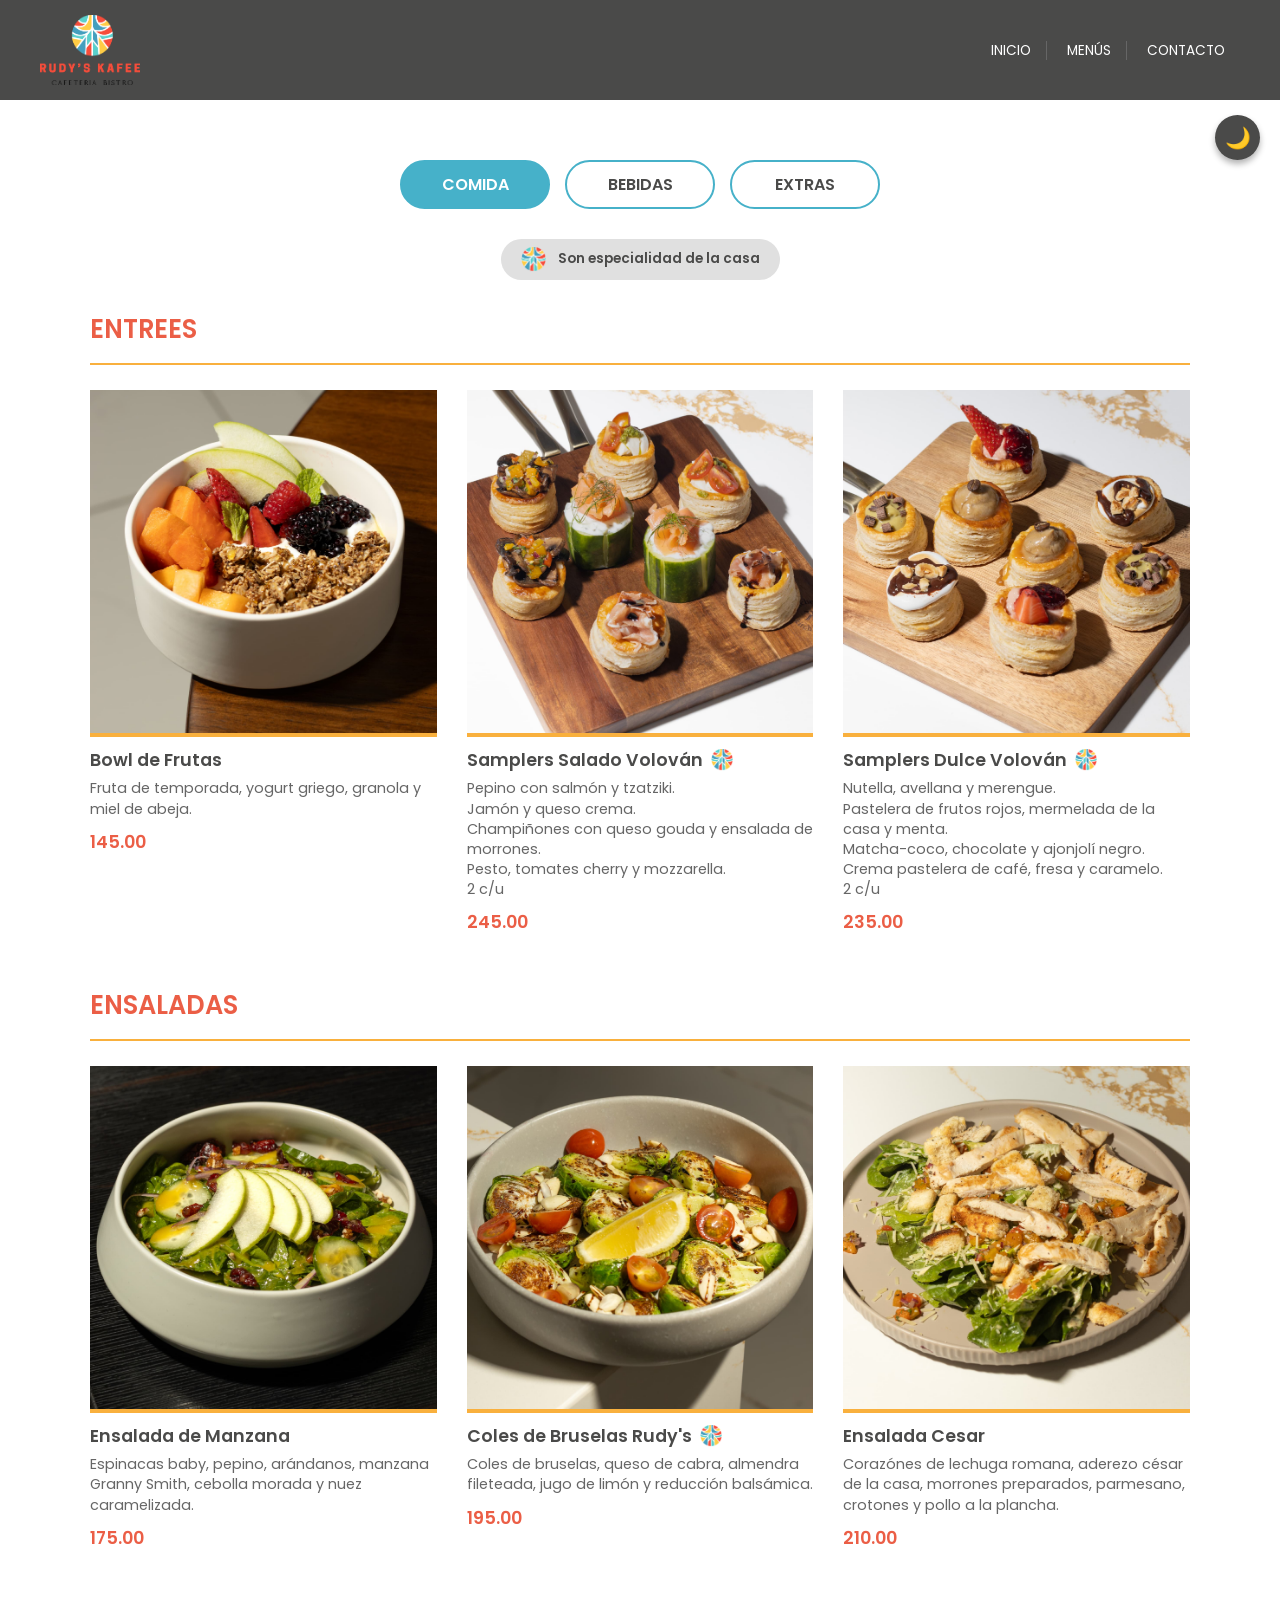
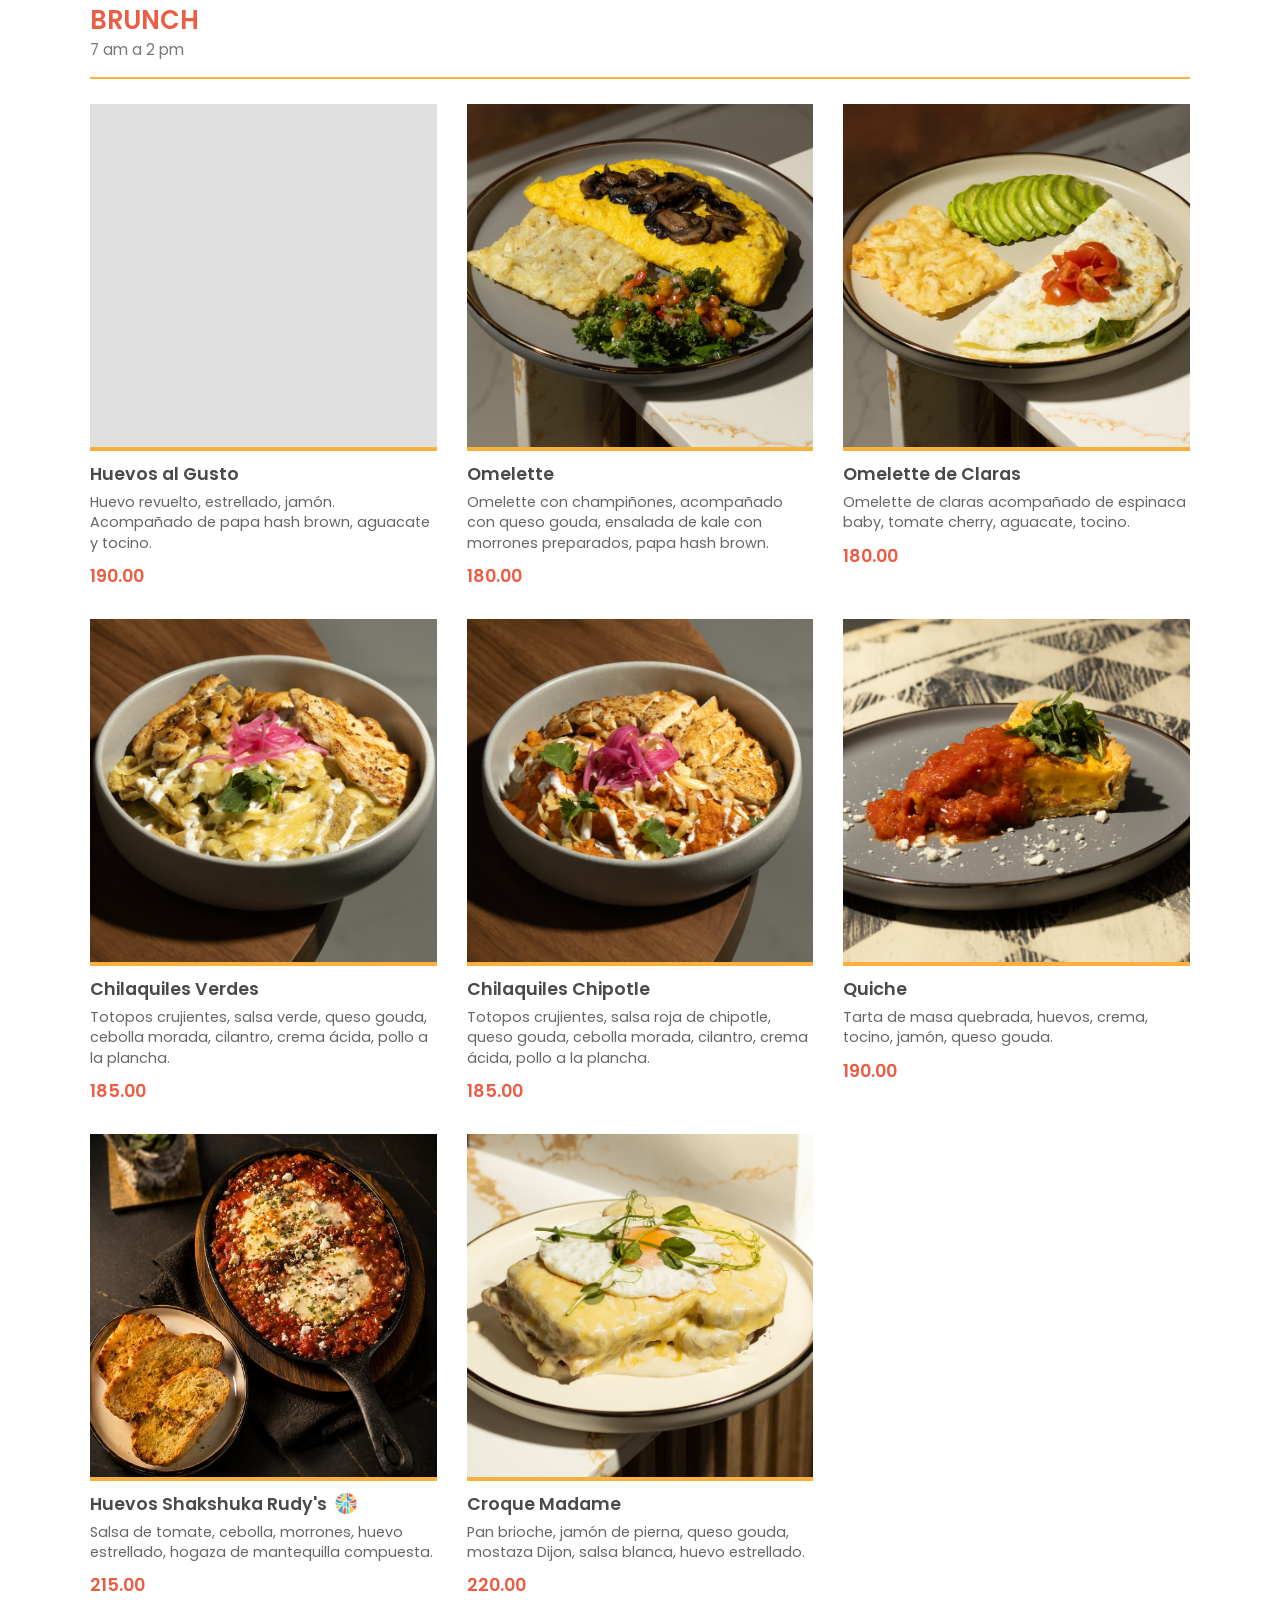
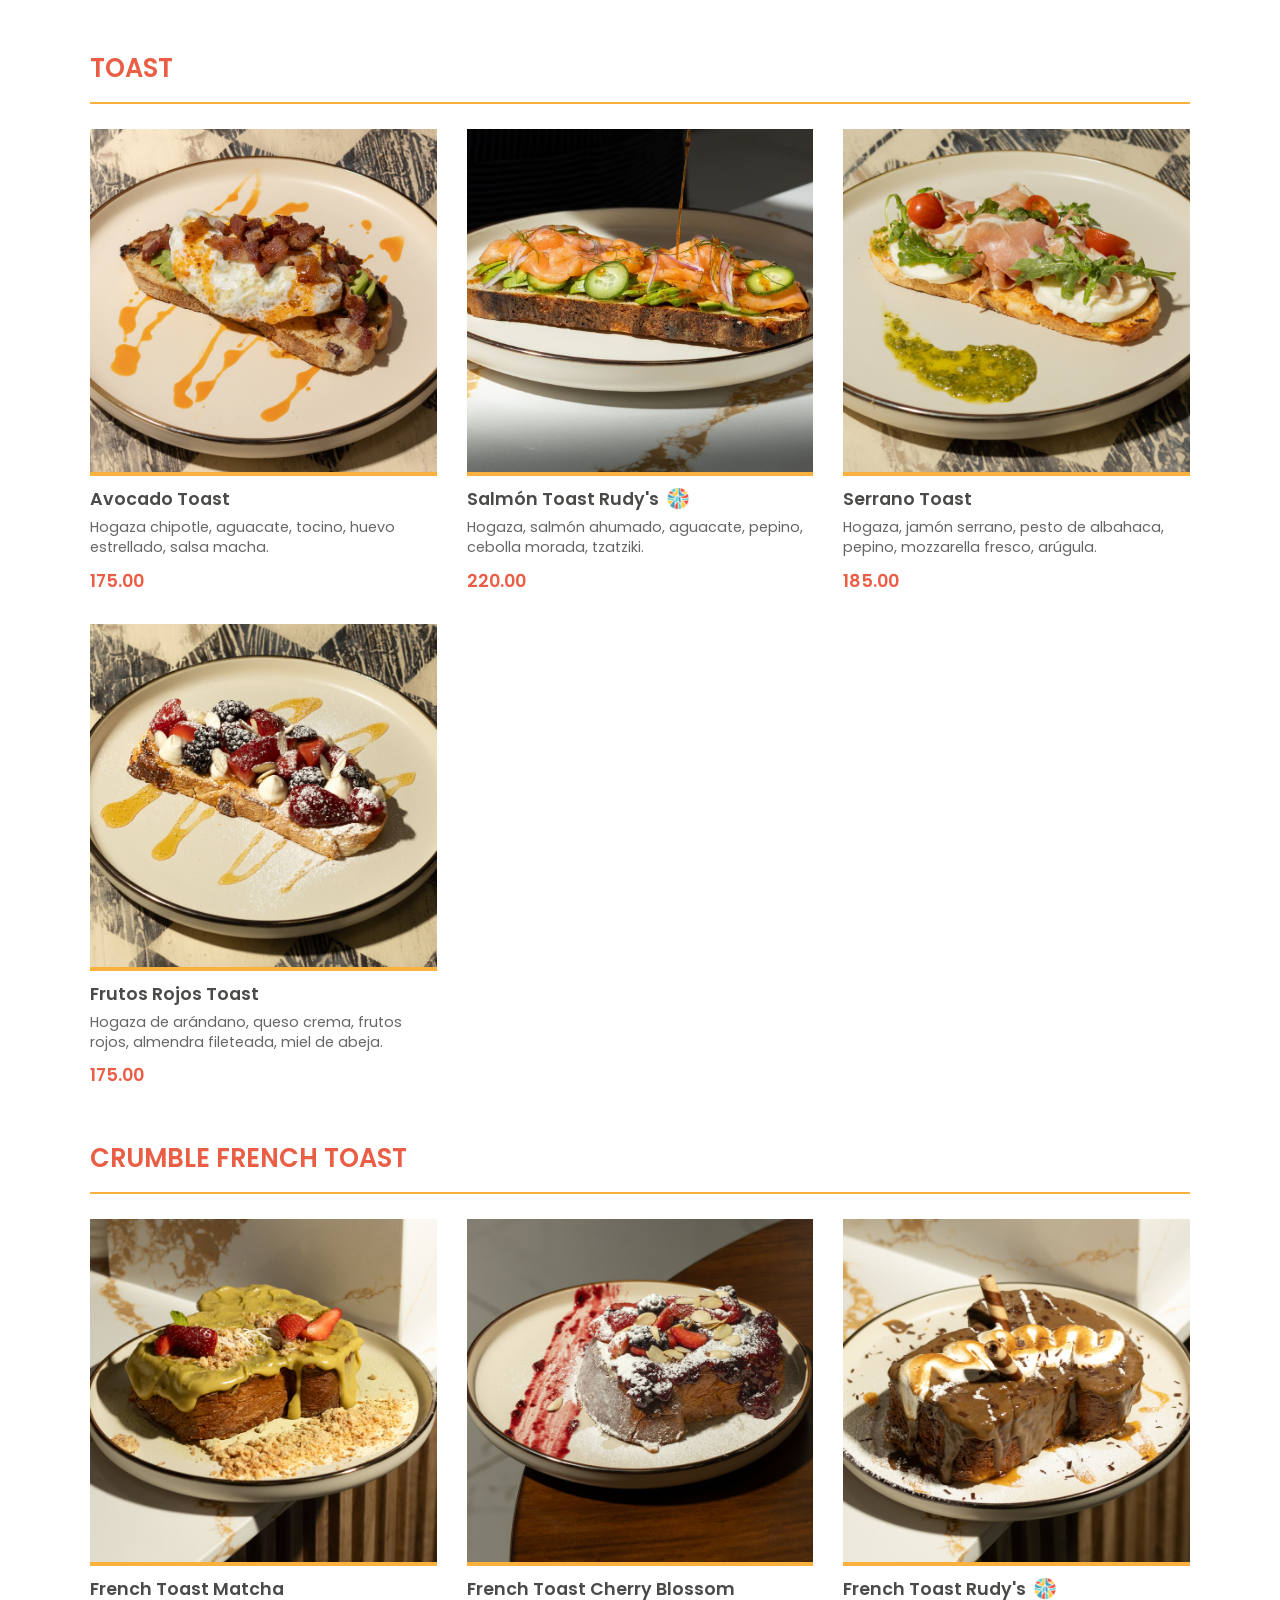
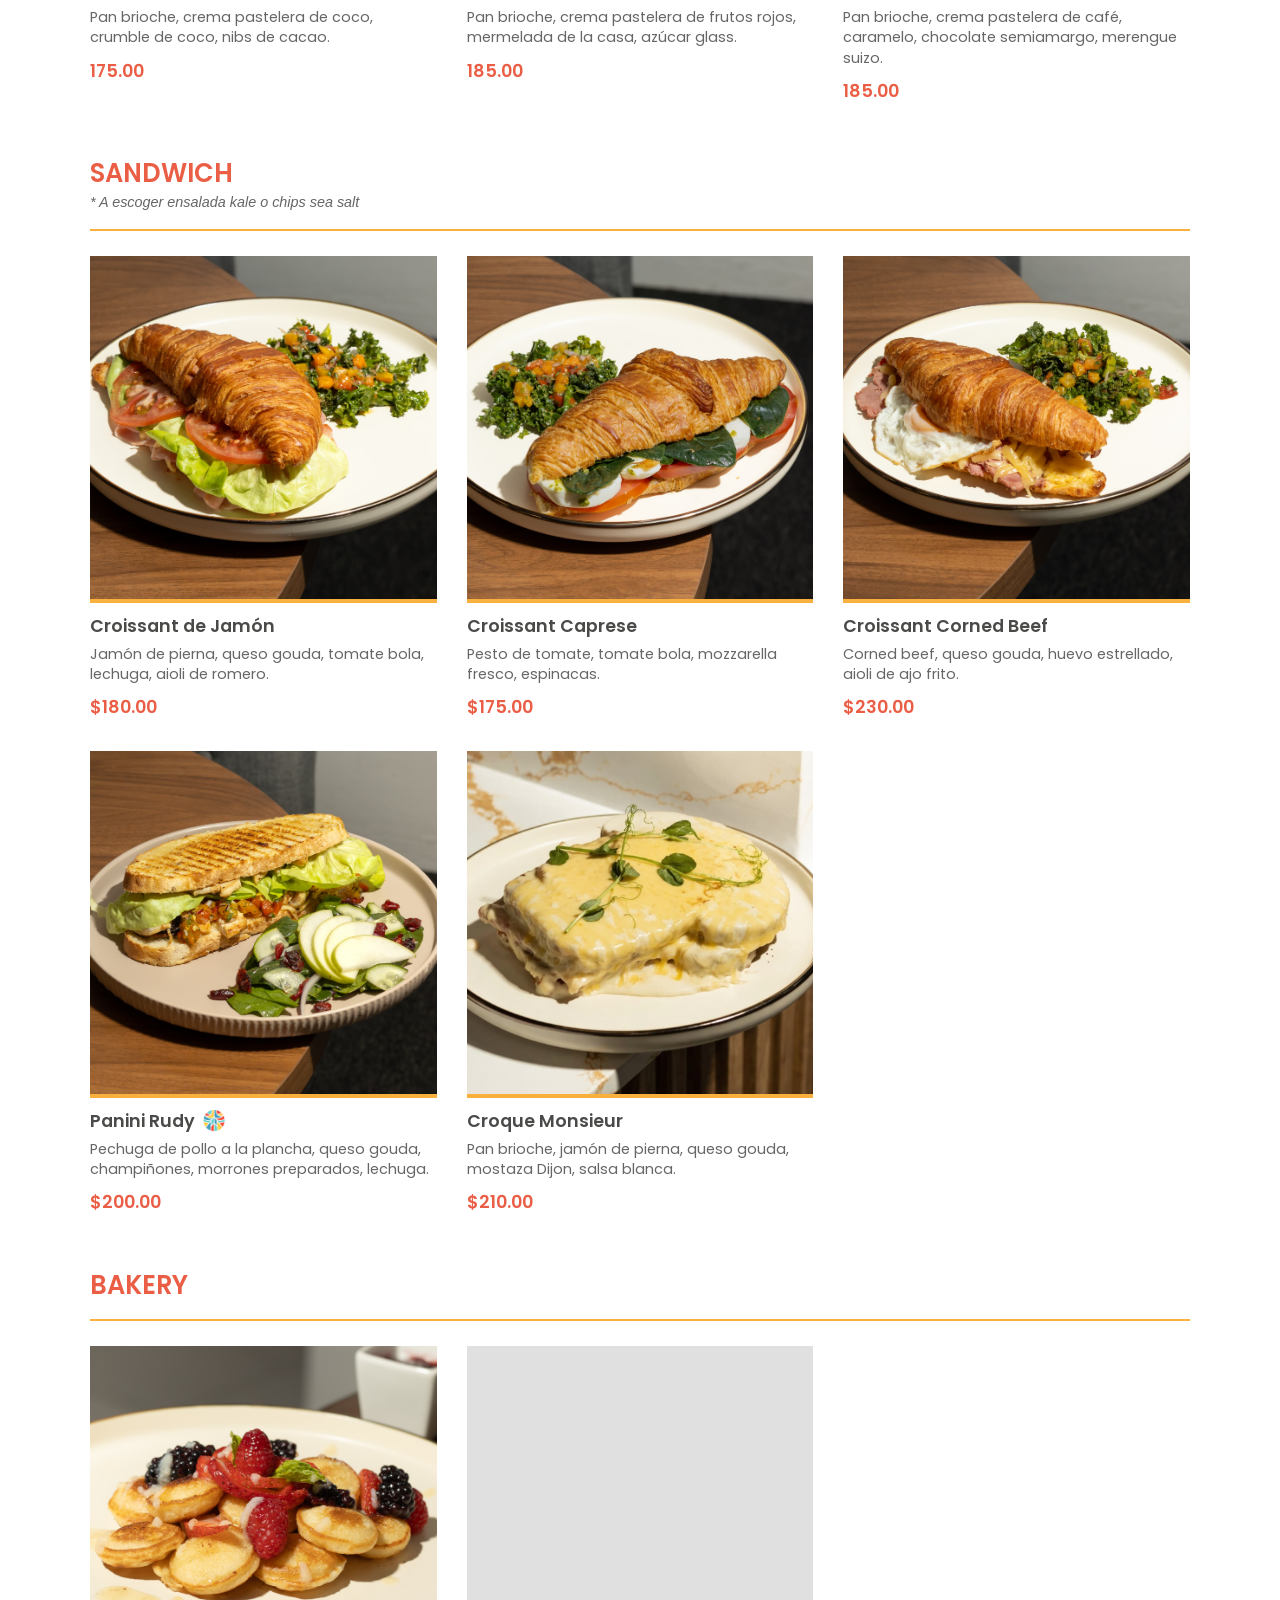
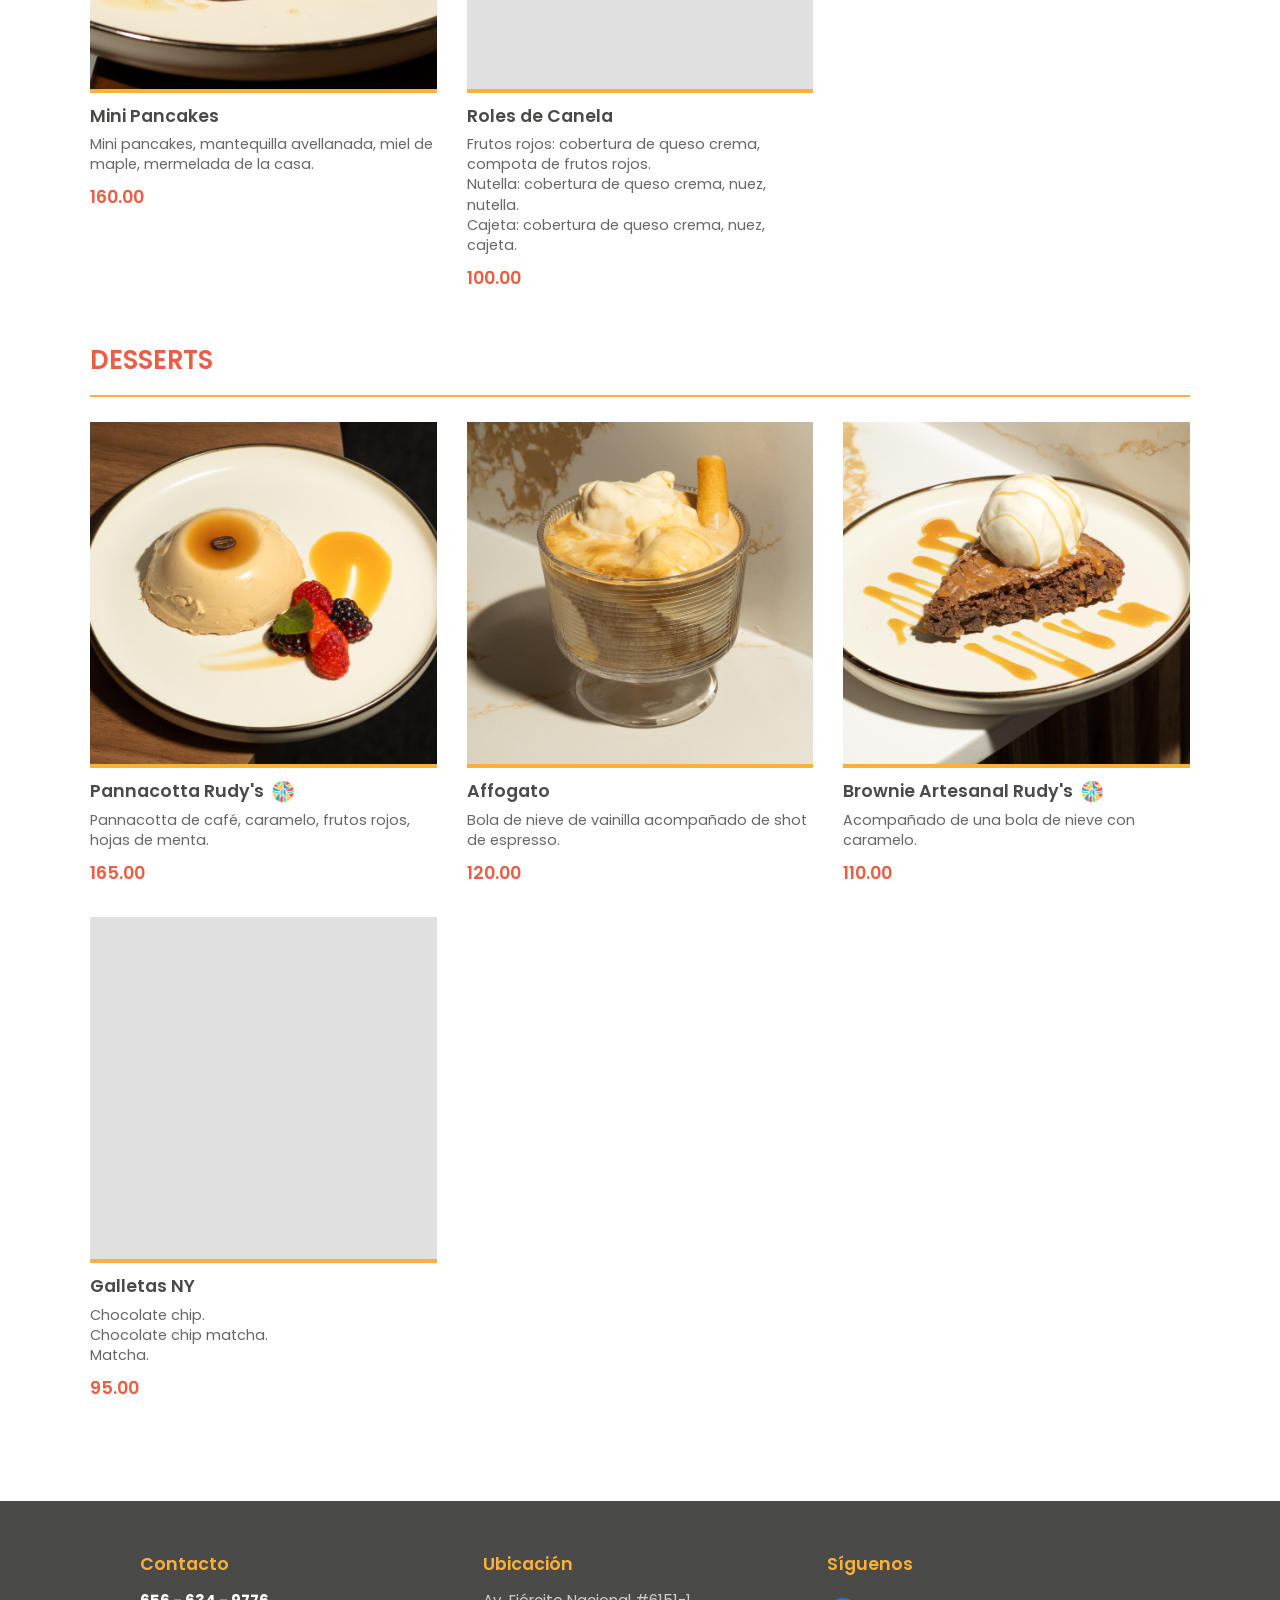
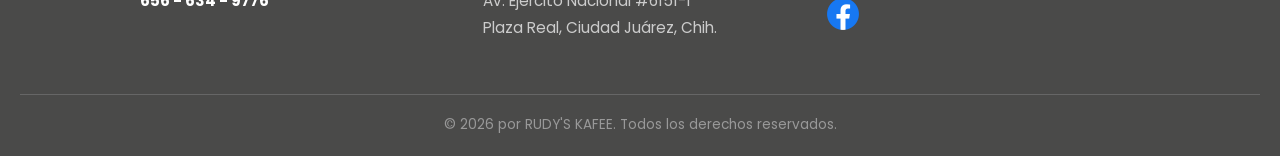
==== commit 07001b48: "update papitas" ====
--- a/index.html
+++ b/index.html
@@ -199,28 +199,29 @@
                 
                 <div class="category-spacing"></div>
 
-                <h2 class="section-title">SANDWICH</h2>
+               <h2 class="section-title">SANDWICH</h2>
+                <p style="color: var(--color-desc); font-size: 0.9rem; margin-top: -5px; margin-bottom: 10px; font-style: italic;">* A escoger ensalada kale o chips sea salt</p>
                 <hr class="divider">
                 <div class="menu-grid">
                     <div class="menu-item">
                         <div class="item-image-wrapper"><img src="sandwich/CuernitoJamon.jpeg" alt="Croissant de Jamon"></div>
-                        <div class="item-text-wrapper"><h3 class="item-name">Croissant de Jamón</h3><p class="item-desc">Jamón de pierna, queso gouda, tomate bola, lechuga, aioli de romero.</p><span class="item-price">180.00</span></div>
+                        <div class="item-text-wrapper"><h3 class="item-name">Croissant de Jamón</h3><p class="item-desc">Jamón de pierna, queso gouda, tomate bola, lechuga, aioli de romero.</p><span class="item-price">$180.00</span></div>
                     </div>
                     <div class="menu-item">
                         <div class="item-image-wrapper"><img src="sandwich/CuernitoEspinaca.jpeg" alt="Croissant Campresse"></div>
-                        <div class="item-text-wrapper"><h3 class="item-name">Croissant Caprese</h3><p class="item-desc">Pesto de tomate, tomate bola, mozzarella fresco, espinacas.</p><span class="item-price">175.00</span></div>
+                        <div class="item-text-wrapper"><h3 class="item-name">Croissant Caprese</h3><p class="item-desc">Pesto de tomate, tomate bola, mozzarella fresco, espinacas.</p><span class="item-price">$175.00</span></div>
                     </div>
                     <div class="menu-item">
                         <div class="item-image-wrapper"><img src="sandwich/CuernitoHuevoEstrellado.jpeg" alt="Croissant Corned Beef"></div>
-                        <div class="item-text-wrapper"><h3 class="item-name">Croissant Corned Beef</h3><p class="item-desc">Corned beef, queso gouda, huevo estrellado, aioli de ajo frito.</p><span class="item-price">230.00</span></div>
+                        <div class="item-text-wrapper"><h3 class="item-name">Croissant Corned Beef</h3><p class="item-desc">Corned beef, queso gouda, huevo estrellado, aioli de ajo frito.</p><span class="item-price">$230.00</span></div>
                     </div>
                     <div class="menu-item">
                         <div class="item-image-wrapper"><img src="sandwich/SandwichPollo.jpeg" alt="Panini Rudy"></div>
-                        <div class="item-text-wrapper"><h3 class="item-name" style="display: flex; align-items: center; gap: 8px;">Panini Rudy <img src="LogoSinTexto.png" alt="Especialidad" style="width: 22px; height: 22px; object-fit: contain;" title="Especialidad de la casa"></h3><p class="item-desc">Pechuga de pollo a la plancha, queso gouda, champiñones, morrones preparados, lechuga.</p><span class="item-price">200.00</span></div>
+                        <div class="item-text-wrapper"><h3 class="item-name" style="display: flex; align-items: center; gap: 8px;">Panini Rudy <img src="LogoSinTexto.png" alt="Especialidad" style="width: 22px; height: 22px; object-fit: contain;" title="Especialidad de la casa"></h3><p class="item-desc">Pechuga de pollo a la plancha, queso gouda, champiñones, morrones preparados, lechuga.</p><span class="item-price">$200.00</span></div>
                     </div>
                      <div class="menu-item">
                         <div class="item-image-wrapper"><img src="sandwich/CroqueMonsieur.jpeg" alt="Croque Monsieur"></div>
-                        <div class="item-text-wrapper"><h3 class="item-name">Croque Monsieur</h3><p class="item-desc">Pan brioche, jamón de pierna, queso gouda, mostaza Dijon, salsa blanca.</p><span class="item-price">210.00</span></div>
+                        <div class="item-text-wrapper"><h3 class="item-name">Croque Monsieur</h3><p class="item-desc">Pan brioche, jamón de pierna, queso gouda, mostaza Dijon, salsa blanca.</p><span class="item-price">$210.00</span></div>
                     </div>
                 </div>
                 
@@ -636,4 +637,4 @@
         });
     </script>
 </body>
-</html>+</html>
